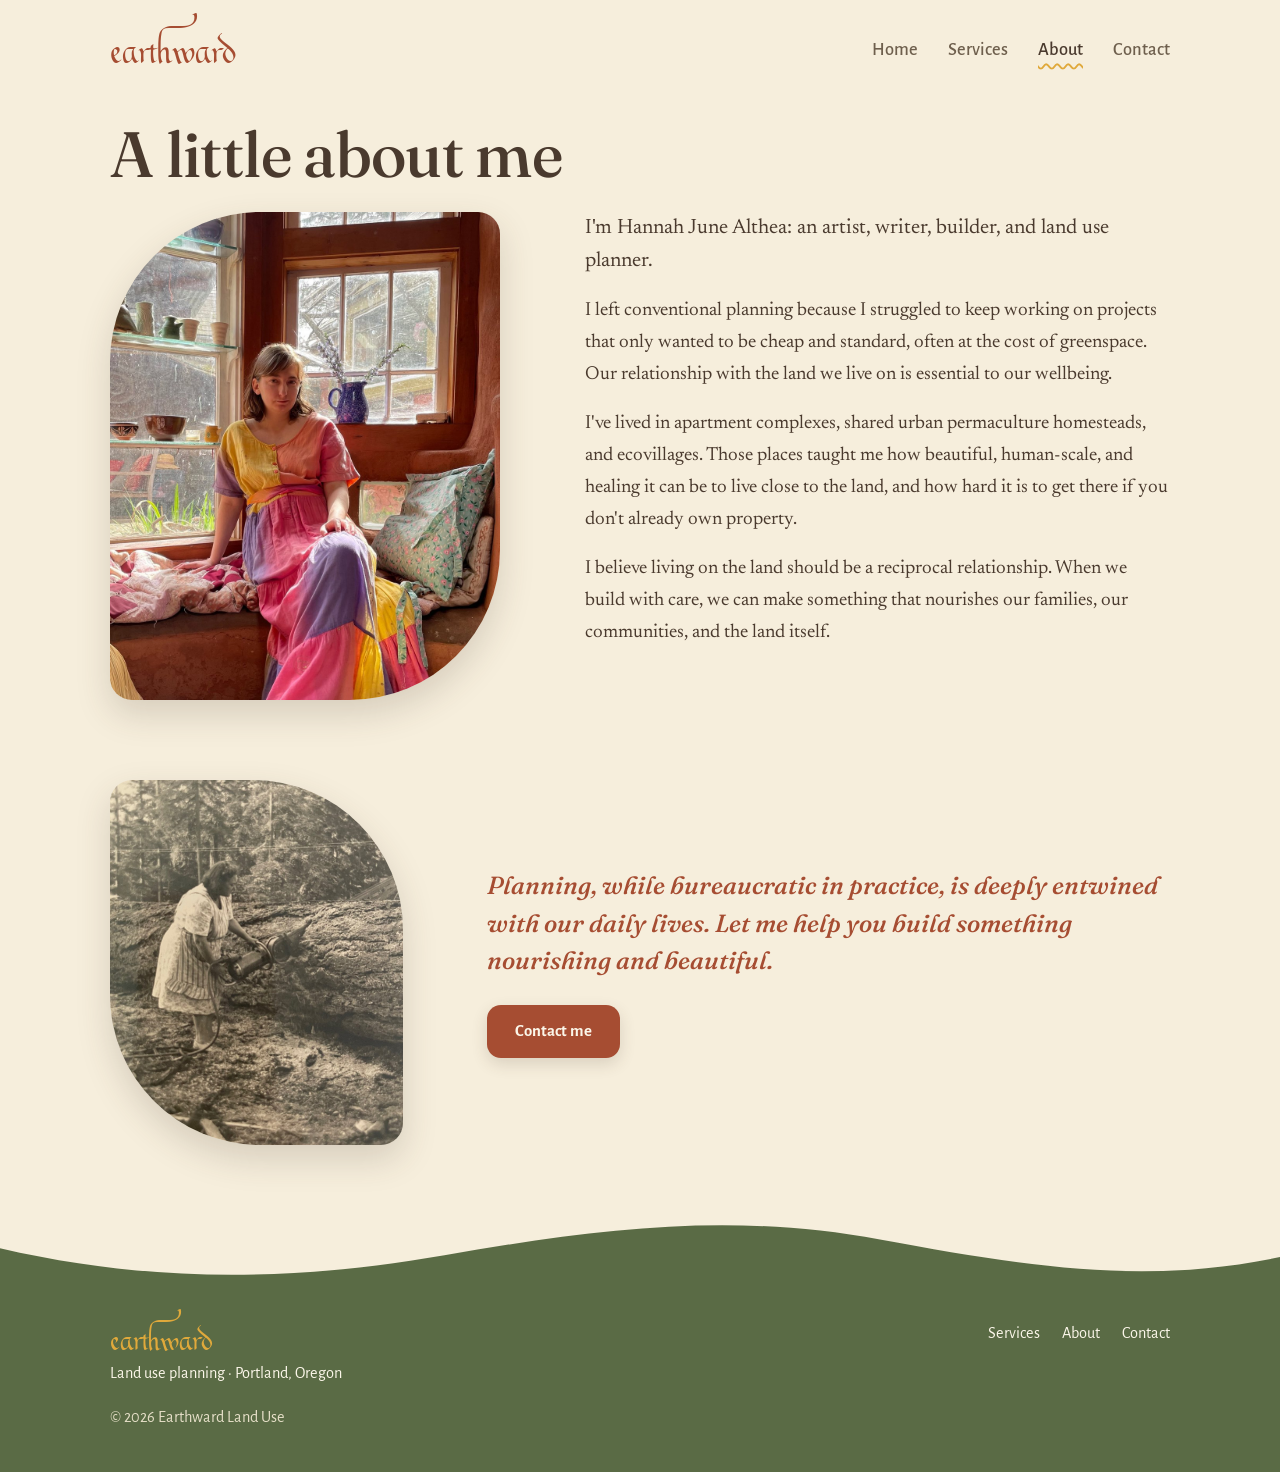
==== about.html @ 72098f5e "Update about.html" ====
<!DOCTYPE html>
<html lang="en">
<head>
<meta charset="UTF-8">
<meta name="viewport" content="width=device-width, initial-scale=1.0">
<title>About | Earthward</title>
<meta name="description" content="About Hannah June Althea, a land use planner, artist, writer, and builder in Portland, Oregon.">
<link rel="icon" href="data:image/svg+xml,<svg xmlns=%27http://www.w3.org/2000/svg%27 viewBox=%270 0 100 100%27><text y=%27.9em%27 font-size=%2790%27>✳</text></svg>">
<link rel="preconnect" href="https://fonts.googleapis.com">
<link rel="preconnect" href="https://fonts.gstatic.com" crossorigin>
<link href="https://fonts.googleapis.com/css2?family=Newsreader:ital,wght@0,400;0,500;1,400&family=Fraunces:ital,wght@0,500;0,600;1,500&family=Alegreya+Sans:wght@400;500;700&display=swap" rel="stylesheet">
<link rel="stylesheet" href="style.css">
</head>
<body>
<svg width="0" height="0" style="position:absolute" aria-hidden="true"><symbol id="sp" viewBox="0 0 100 100"><path d="M50.0 50.0 L50.2 50.0 L50.4 50.1 L50.6 50.2 L50.8 50.4 L51.0 50.6 L51.1 50.8 L51.2 51.1 L51.2 51.4 L51.2 51.7 L51.1 52.0 L51.0 52.3 L50.8 52.6 L50.6 52.9 L50.3 53.2 L50.0 53.4 L49.6 53.6 L49.2 53.8 L48.7 53.9 L48.2 53.9 L47.7 53.9 L47.2 53.9 L46.7 53.7 L46.1 53.5 L45.6 53.2 L45.1 52.8 L44.6 52.4 L44.2 51.9 L43.8 51.3 L43.4 50.7 L43.2 50.0 L43.0 49.3 L42.9 48.5 L42.9 47.7 L42.9 46.9 L43.1 46.0 L43.4 45.2 L43.8 44.4 L44.2 43.6 L44.8 42.8 L45.5 42.1 L46.2 41.5 L47.1 40.9 L48.0 40.4 L49.0 40.1 L50.0 39.8 L51.1 39.6 L52.2 39.6 L53.4 39.6 L54.5 39.8 L55.7 40.2 L56.8 40.6 L57.9 41.2 L59.0 41.9 L59.9 42.8 L60.8 43.7 L61.6 44.8 L62.3 46.0 L62.9 47.3 L63.3 48.6 L63.6 50.0 L63.8 51.4 L63.8 52.9 L63.6 54.4 L63.3 55.9 L62.8 57.4 L62.1 58.8 L61.3 60.2 L60.3 61.5 L59.2 62.7 L58.0 63.8 L56.6 64.7 L55.1 65.6 L53.4 66.2 L51.8 66.7 L50.0 67.0 L48.2 67.2 L46.4 67.1 L44.5 66.9 L42.7 66.4 L40.9 65.7 L39.2 64.9 L37.5 63.8 L36.0 62.6 L34.6 61.2 L33.3 59.7 L32.1 57.9 L31.2 56.1 L30.4 54.2 L29.9 52.1 L29.5 50.0 L29.4 47.8 L29.5 45.7 L29.9 43.5 L30.5 41.3 L31.3 39.2 L32.3 37.2 L33.6 35.2 L35.1 33.4 L36.8 31.8 L38.6 30.3 L40.7 29.0 L42.8 28.0 L45.1 27.1 L47.5 26.5 L50.0 26.1 L52.5 26.0 L55.1 26.2 L57.6 26.7 L60.1 27.4 L62.5 28.3 L64.8 29.6 L67.0 31.1 L69.1 32.8 L71.0 34.8 L72.6 36.9 L74.1 39.3 L75.3 41.8 L76.2 44.4 L76.9 47.2 L77.3 50.0 L77.3 52.9 L77.1 55.8 L76.6 58.6 L75.7 61.5 L74.6 64.2 L73.2 66.8 L71.4 69.3 L69.5 71.6 L67.2 73.7 L64.8 75.6 L62.1 77.2 L59.3 78.5 L56.3 79.6 L53.2 80.3 L50.0 80.7 L46.8 80.7 L43.5 80.5 L40.3 79.8 L37.2 78.9 L34.1 77.6 L31.2 75.9 L28.4 74.0 L25.8 71.7 L23.5 69.2 L21.5 66.5 L19.7 63.5 L18.2 60.3 L17.1 57.0 L16.3 53.5 L15.9 50.0 L15.9 46.4 L16.2 42.8 L16.9 39.3 L18.0 35.8 L19.5 32.4 L21.3 29.2 L23.5 26.1 L26.0 23.3 L28.8 20.8 L31.8 18.5 L35.1 16.6 L38.6 15.0 L42.3 13.8 L46.1 12.9 L50.0 12.5 L53.9 12.5 L57.9 12.9 L61.8 13.7 L65.6 14.9 L69.3 16.5 L72.8 18.6 L76.2 20.9 L79.2 23.7 L82.0 26.8 L84.4 30.1 L86.5 33.7 L88.3 37.6 L89.6 41.6 L90.5 45.7 L90.9 50.0 L90.9 54.3 L90.5 58.6 L89.6 62.9 L88.2 67.0 L86.4 71.0 L84.2 74.8 L81.6 78.4 L78.6 81.8 L75.2 84.8 L71.6 87.4 L67.7 89.7 L63.5 91.5 L59.1 92.9 L54.6 93.8 L50.0 94.3 L45.3 94.3 L40.7 93.8 L36.1 92.8" fill="none" stroke="currentColor" stroke-width="3.2" stroke-linecap="round" stroke-linejoin="round"/></symbol></svg>
<header class="top">
  <a href="index.html" class="logo">earthward</a>
  <nav aria-label="Main"><a href="index.html">Home</a><a href="services.html">Services</a><a href="about.html" aria-current="page">About</a><a href="contact.html">Contact</a></nav>
</header>

<main>
<section class="wrap" style="padding-top:20px">
  <h1>A little about me</h1>
  <div class="about">
    <figure class="photo leaf"><img src="hannah.jpg" alt="Hannah June Althea"></figure>
    <div>
      <p class="lead">I'm Hannah June Althea: an artist, writer, builder, and land use planner.</p>
      <p>I left conventional planning because I struggled to keep working on projects that only wanted to be cheap and standard, often at the cost of greenspace. Our relationship with the land we live on is essential to our wellbeing.</p>
      <p>I've lived in apartment complexes, shared urban permaculture homesteads, and ecovillages. Those places taught me how beautiful, human-scale, and healing it can be to live close to the land, and how hard it is to get there if you don't already own property.</p>
      <p>I believe living on the land should be a reciprocal relationship. When we build with care, we can make something that nourishes our families, our communities, and the land itself.</p>
    </div>
  </div>

  <div class="about-quote">
    <figure class="photo leaf-r">
      <img src="vintage-saw.jpg" alt="An old black-and-white photograph of a woman using a power saw on a huge fallen log">
    </figure>
    <div>
      <!-- SPOT ILLUSTRATION: a small drawing could go here -->
      <p class="script">Planning, while bureaucratic in practice, is deeply entwined with our daily lives. Let me help you build something nourishing and beautiful.</p>
      <div class="actions"><a href="contact.html" class="btn">Contact me</a></div>
    </div>
  </div>
</section>
</main>

<footer>
  <svg class="wave" style="color:var(--bg);transform:scaleY(-1);margin:0 0 -1px" viewBox="0 0 1440 80" preserveAspectRatio="none" aria-hidden="true"><path d="M0 80V42C170 2 330 4 500 34S820 84 990 52S1290 0 1440 32V80Z" fill="currentColor"/></svg>
  <div class="in">
    <div><a href="index.html" class="logo">earthward</a><br>Land use planning · Portland, Oregon</div>
    <div class="links"><a href="services.html">Services</a><a href="about.html">About</a><a href="contact.html">Contact</a></div>
    <p class="copy">© 2026 Earthward Land Use</p>
  </div>
</footer>
</body>
</html>
---- style.css ----
/* EARTHWARD: shared styles for every page */
@font-face{font-family:'Gianna';src:url('Gianna.ttf') format('truetype'),url('fonts/Gianna.ttf') format('truetype');font-display:swap}

:root{
  --bg:#F6EEDC; --paper:#FBF6E9; --soft:#EBDDC0; --ink:#4A3A2E; --muted:#6E5F4D;
  --a1:#A64D32; --a2:#E0A93B; --sage:#5A6B45;
  --body:'Newsreader',Georgia,serif; --ui:'Alegreya Sans',Helvetica,Arial,sans-serif;
}
*{margin:0;padding:0;box-sizing:border-box}
html{scroll-behavior:smooth}
body{background:var(--bg);color:var(--ink);font-family:var(--body);font-size:19px;line-height:1.7}
a{color:inherit;text-decoration:none}
img{display:block;max-width:100%}
p{margin-bottom:16px}
.wrap{width:86%;max-width:1060px;margin:0 auto}

.logo{font-family:'Gianna',cursive;font-weight:normal}
h1,h2,.script,.big,.price{font-family:'Fraunces',Georgia,serif;font-weight:500}
h1{font-size:clamp(2.7rem,5vw,4.3rem);line-height:1.12;margin-bottom:22px;letter-spacing:-.01em}
h2{font-size:clamp(2.1rem,3.7vw,3rem);line-height:1.18;margin-bottom:18px;letter-spacing:-.01em}
h3{font-family:'Fraunces',Georgia,serif;font-weight:600;font-size:1.25rem;line-height:1.3;margin-bottom:8px}
em{font-style:normal;color:var(--a1)}
.ui,nav,.btn,figcaption,.eyebrow{font-family:var(--ui)}
.eyebrow{color:var(--muted);font-size:1.05rem;letter-spacing:.04em;margin-bottom:14px}
.lead{font-size:1.3rem;line-height:1.6;max-width:34em}
.script{font-size:1.55rem;line-height:1.5;font-style:italic}
.small{font-size:.95rem;color:var(--muted);line-height:1.6}

/* header */
.top{width:86%;max-width:1060px;margin:0 auto;display:flex;justify-content:space-between;align-items:center;gap:24px;padding:26px 0}
.logo{font-size:2.9rem;line-height:1;color:var(--a1)}
nav{display:flex;gap:30px;font-size:1.15rem;font-weight:500}
nav a{padding:2px 0;color:var(--muted)}
nav a:hover,nav a[aria-current]{color:var(--ink)}
nav a[aria-current]{text-decoration:underline wavy var(--a2);text-underline-offset:8px;text-decoration-thickness:2px}

/* buttons */
.btn{display:inline-block;padding:12px 28px;border-radius:14px;background:var(--a1);color:var(--paper);font-weight:700;font-size:1.05rem;box-shadow:0 6px 16px rgba(74,58,46,.16);transition:.2s}
.btn:hover{transform:translateY(-2px);box-shadow:0 10px 20px rgba(74,58,46,.2)}
.btn.quiet{background:var(--soft);color:var(--ink);box-shadow:none}
.btn.quiet:hover{background:#E2D0AB}
.actions{display:flex;gap:14px;flex-wrap:wrap;margin-top:26px}

/* photos: leaf-shaped, soft shadow, no frames */
figure.photo img{width:100%;object-fit:cover;box-shadow:0 14px 34px rgba(74,58,46,.18)}
figure.leaf img{border-radius:150px 22px 150px 22px}
figure.leaf-r img{border-radius:22px 150px 22px 150px}
figcaption{font-size:.95rem;color:var(--muted);font-style:italic;margin-top:12px;text-align:center}

/* flowing section edges */
.wave{display:block;width:100%;height:70px;color:var(--sage);margin-bottom:-1px}
.wave.flip{transform:scaleY(-1);margin:-1px 0 0}
.band{background:var(--sage);color:var(--paper)}
.band h2,.band em{color:var(--paper)}
.sp{width:80px;height:80px;color:var(--a2);flex:none}
section{padding:70px 0}

/* home */
.hero{display:grid;grid-template-columns:1.1fr .9fr;gap:7%;align-items:center;padding:40px 0 80px;position:relative}
.hero-photo{position:relative}
.hero-photo img{aspect-ratio:4/5}
.hero-photo .sp{position:absolute;right:-40px;bottom:-40px;width:150px;height:150px;z-index:-1}
.quiet-text{max-width:640px;margin:0 auto;text-align:center}
.quiet-text p{font-size:1.4rem;line-height:1.6;margin-bottom:0}
.when{display:grid;grid-template-columns:1fr 1fr;gap:6%;align-items:center}
.when ul{list-style:none}
.when li{padding:9px 0 9px 34px;position:relative}
.when li::before{content:"✳";position:absolute;left:0;color:var(--a1)}
.wide img{aspect-ratio:21/8}
.teaser{display:grid;grid-template-columns:.7fr 1.3fr;gap:7%;align-items:center}
.teaser img{aspect-ratio:1/1;border-radius:50% 46% 54% 50% / 52% 50% 50% 48%!important}
.cta{text-align:center}
.cta .sp{margin:0 auto 6px;color:var(--a1)}
.cta p{max-width:30em;margin-left:auto;margin-right:auto}

/* services */
.head{padding:30px 0 20px}
.services{width:100%;border-collapse:separate;border-spacing:0 10px;margin-top:10px}
.services th{font-family:var(--ui);text-align:left;font-weight:500;font-size:1.05rem;color:var(--muted);padding:0 24px 4px}
.services td{background:var(--paper);padding:20px 24px;vertical-align:top}
.services td:first-child{border-radius:18px 0 0 18px;width:36%;font-family:'Fraunces',Georgia,serif;font-weight:600;font-size:1.15rem;line-height:1.35}
.services td:last-child{border-radius:0 18px 18px 0;color:var(--muted)}
.steps{display:grid;grid-template-columns:repeat(3,1fr);gap:22px;margin-top:30px}
.step{background:var(--paper);border-radius:26px 26px 90px 26px;padding:32px 28px 36px}
.step .big{font-size:2.3rem;line-height:1;color:var(--a1);display:block;margin-bottom:8px}
.price{font-size:2.3rem;font-weight:600;line-height:1.15;color:var(--a1);margin:4px 0 2px}
.step .small{margin-bottom:14px}

/* about + contact */
.about{display:grid;grid-template-columns:.8fr 1.2fr;gap:8%;align-items:start}
.about .photo img{aspect-ratio:4/5}
.about-quote{display:grid;grid-template-columns:.6fr 1.4fr;gap:8%;align-items:center;margin-top:80px}
.about-quote img{aspect-ratio:4/5;object-position:35% 50%}
.about-quote .script{color:var(--a1);margin:0}
.contact>*{max-width:680px}
.contact .mail{font-size:1.7rem;color:var(--a1);text-decoration:underline;text-decoration-color:var(--a2);text-underline-offset:6px;text-decoration-thickness:3px;word-break:break-word}
.contact ul{margin:8px 0 22px 22px}
.contact li{margin-bottom:6px}

/* footer */
footer{background:var(--sage);color:var(--paper)}
footer .in{width:86%;max-width:1060px;margin:0 auto;padding:36px 0 40px;display:flex;justify-content:space-between;flex-wrap:wrap;gap:16px 30px;font-family:var(--ui);font-size:1.02rem}
footer .logo{color:var(--a2);font-size:2.4rem}
footer .links{display:flex;gap:22px}
footer a:hover{text-decoration:underline}
footer .copy{width:100%;color:#E6DFC8;margin:0}

@media(max-width:820px){
  body{font-size:18px}
  section{padding:50px 0}
  .top{flex-wrap:wrap;gap:12px}
  nav{width:100%;gap:22px;flex-wrap:wrap}
  .hero,.when,.teaser,.about,.steps,.about-quote{grid-template-columns:1fr}
  .about-quote figure{max-width:300px}
  .hero{gap:50px}
  .hero-photo,.about .photo{max-width:380px}
  .hero-photo .sp{right:-14px}
  .wide img{aspect-ratio:16/10}
  .teaser img{max-width:260px}
  .services,.services tbody,.services tr,.services td{display:block;width:100%}
  .services thead{display:none}
  .services tr{margin-bottom:12px}
  .services td:first-child{border-radius:18px 18px 0 0;width:100%;padding-bottom:6px}
  .services td:last-child{border-radius:0 0 18px 18px;padding-top:0}
}
a:focus-visible{outline:3px solid var(--a1);outline-offset:3px}
@media(prefers-reduced-motion:reduce){html{scroll-behavior:auto}*{transition:none!important}}
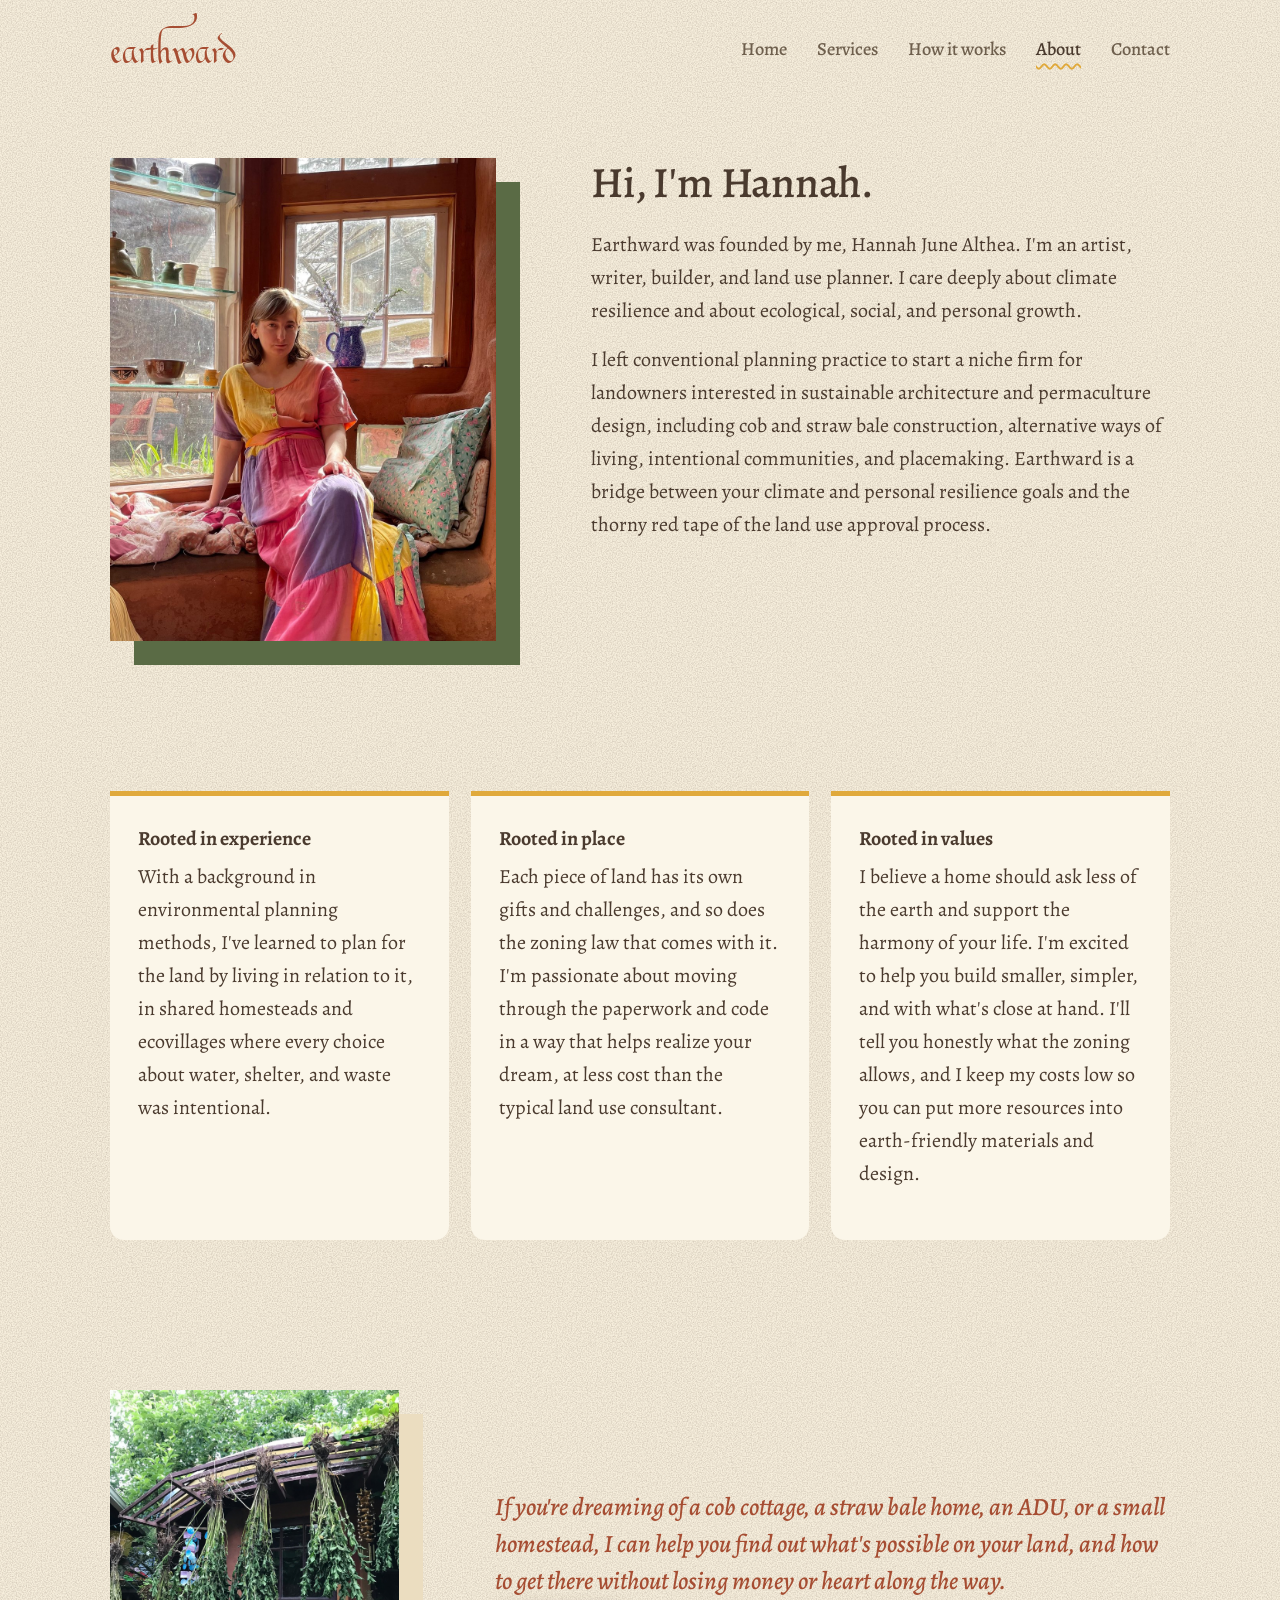
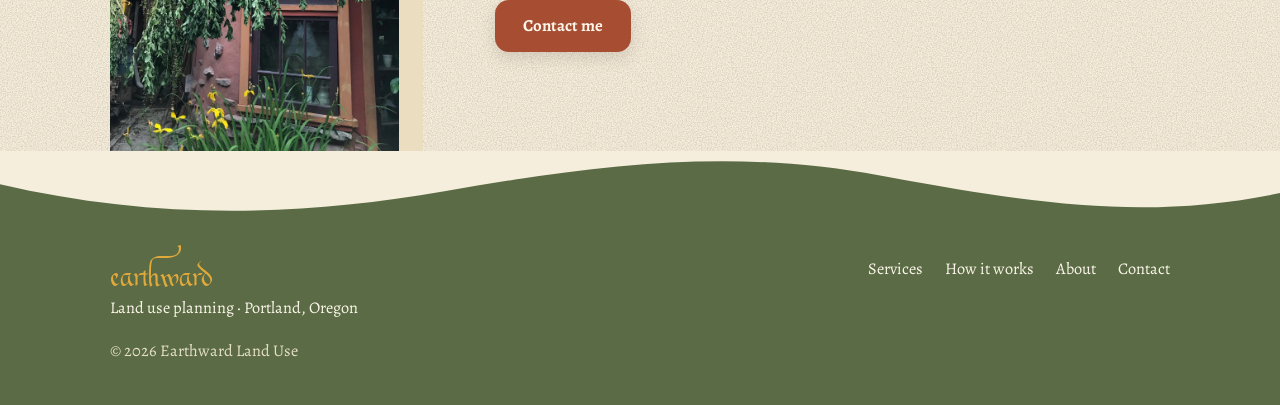
==== commit ca36e702: "Add files via upload" ====
--- a/about.html
+++ b/about.html
@@ -3,43 +3,53 @@
 <head>
 <meta charset="UTF-8">
 <meta name="viewport" content="width=device-width, initial-scale=1.0">
-<title>About | Earthward</title>
-<meta name="description" content="About Hannah June Althea, a land use planner, artist, writer, and builder in Portland, Oregon.">
-<link rel="icon" href="data:image/svg+xml,<svg xmlns=%27http://www.w3.org/2000/svg%27 viewBox=%270 0 100 100%27><text y=%27.9em%27 font-size=%2790%27>✳</text></svg>">
+<title>About | Earthward Land Use Planning</title>
+<meta name="description" content="Hannah June Althea is an artist, writer, builder, and land use planner helping landowners with sustainable building and permaculture design.">
+<link rel="icon" type="image/png" href="favicon.png">
+<link rel="apple-touch-icon" href="favicon.png">
 <link rel="preconnect" href="https://fonts.googleapis.com">
 <link rel="preconnect" href="https://fonts.gstatic.com" crossorigin>
-<link href="https://fonts.googleapis.com/css2?family=Newsreader:ital,wght@0,400;0,500;1,400&family=Fraunces:ital,wght@0,500;0,600;1,500&family=Alegreya+Sans:wght@400;500;700&display=swap" rel="stylesheet">
+<link href="https://fonts.googleapis.com/css2?family=Alegreya:ital,wght@0,400;0,500;0,700;1,400&display=swap" rel="stylesheet">
 <link rel="stylesheet" href="style.css">
 </head>
 <body>
-<svg width="0" height="0" style="position:absolute" aria-hidden="true"><symbol id="sp" viewBox="0 0 100 100"><path d="M50.0 50.0 L50.2 50.0 L50.4 50.1 L50.6 50.2 L50.8 50.4 L51.0 50.6 L51.1 50.8 L51.2 51.1 L51.2 51.4 L51.2 51.7 L51.1 52.0 L51.0 52.3 L50.8 52.6 L50.6 52.9 L50.3 53.2 L50.0 53.4 L49.6 53.6 L49.2 53.8 L48.7 53.9 L48.2 53.9 L47.7 53.9 L47.2 53.9 L46.7 53.7 L46.1 53.5 L45.6 53.2 L45.1 52.8 L44.6 52.4 L44.2 51.9 L43.8 51.3 L43.4 50.7 L43.2 50.0 L43.0 49.3 L42.9 48.5 L42.9 47.7 L42.9 46.9 L43.1 46.0 L43.4 45.2 L43.8 44.4 L44.2 43.6 L44.8 42.8 L45.5 42.1 L46.2 41.5 L47.1 40.9 L48.0 40.4 L49.0 40.1 L50.0 39.8 L51.1 39.6 L52.2 39.6 L53.4 39.6 L54.5 39.8 L55.7 40.2 L56.8 40.6 L57.9 41.2 L59.0 41.9 L59.9 42.8 L60.8 43.7 L61.6 44.8 L62.3 46.0 L62.9 47.3 L63.3 48.6 L63.6 50.0 L63.8 51.4 L63.8 52.9 L63.6 54.4 L63.3 55.9 L62.8 57.4 L62.1 58.8 L61.3 60.2 L60.3 61.5 L59.2 62.7 L58.0 63.8 L56.6 64.7 L55.1 65.6 L53.4 66.2 L51.8 66.7 L50.0 67.0 L48.2 67.2 L46.4 67.1 L44.5 66.9 L42.7 66.4 L40.9 65.7 L39.2 64.9 L37.5 63.8 L36.0 62.6 L34.6 61.2 L33.3 59.7 L32.1 57.9 L31.2 56.1 L30.4 54.2 L29.9 52.1 L29.5 50.0 L29.4 47.8 L29.5 45.7 L29.9 43.5 L30.5 41.3 L31.3 39.2 L32.3 37.2 L33.6 35.2 L35.1 33.4 L36.8 31.8 L38.6 30.3 L40.7 29.0 L42.8 28.0 L45.1 27.1 L47.5 26.5 L50.0 26.1 L52.5 26.0 L55.1 26.2 L57.6 26.7 L60.1 27.4 L62.5 28.3 L64.8 29.6 L67.0 31.1 L69.1 32.8 L71.0 34.8 L72.6 36.9 L74.1 39.3 L75.3 41.8 L76.2 44.4 L76.9 47.2 L77.3 50.0 L77.3 52.9 L77.1 55.8 L76.6 58.6 L75.7 61.5 L74.6 64.2 L73.2 66.8 L71.4 69.3 L69.5 71.6 L67.2 73.7 L64.8 75.6 L62.1 77.2 L59.3 78.5 L56.3 79.6 L53.2 80.3 L50.0 80.7 L46.8 80.7 L43.5 80.5 L40.3 79.8 L37.2 78.9 L34.1 77.6 L31.2 75.9 L28.4 74.0 L25.8 71.7 L23.5 69.2 L21.5 66.5 L19.7 63.5 L18.2 60.3 L17.1 57.0 L16.3 53.5 L15.9 50.0 L15.9 46.4 L16.2 42.8 L16.9 39.3 L18.0 35.8 L19.5 32.4 L21.3 29.2 L23.5 26.1 L26.0 23.3 L28.8 20.8 L31.8 18.5 L35.1 16.6 L38.6 15.0 L42.3 13.8 L46.1 12.9 L50.0 12.5 L53.9 12.5 L57.9 12.9 L61.8 13.7 L65.6 14.9 L69.3 16.5 L72.8 18.6 L76.2 20.9 L79.2 23.7 L82.0 26.8 L84.4 30.1 L86.5 33.7 L88.3 37.6 L89.6 41.6 L90.5 45.7 L90.9 50.0 L90.9 54.3 L90.5 58.6 L89.6 62.9 L88.2 67.0 L86.4 71.0 L84.2 74.8 L81.6 78.4 L78.6 81.8 L75.2 84.8 L71.6 87.4 L67.7 89.7 L63.5 91.5 L59.1 92.9 L54.6 93.8 L50.0 94.3 L45.3 94.3 L40.7 93.8 L36.1 92.8" fill="none" stroke="currentColor" stroke-width="3.2" stroke-linecap="round" stroke-linejoin="round"/></symbol></svg>
 <header class="top">
   <a href="index.html" class="logo">earthward</a>
-  <nav aria-label="Main"><a href="index.html">Home</a><a href="services.html">Services</a><a href="about.html" aria-current="page">About</a><a href="contact.html">Contact</a></nav>
+  <nav aria-label="Main"><a href="index.html">Home</a><a href="services.html">Services</a><a href="how-it-works.html">How it works</a><a href="about.html" aria-current="page">About</a><a href="contact.html">Contact</a></nav>
 </header>
 
 <main>
-<section class="wrap" style="padding-top:20px">
-  <h1>A little about me</h1>
-  <div class="about">
-    <figure class="photo leaf"><img src="hannah.jpg" alt="Hannah June Althea"></figure>
-    <div>
-      <p class="lead">I'm Hannah June Althea: an artist, writer, builder, and land use planner.</p>
-      <p>I left conventional planning because I struggled to keep working on projects that only wanted to be cheap and standard, often at the cost of greenspace. Our relationship with the land we live on is essential to our wellbeing.</p>
-      <p>I've lived in apartment complexes, shared urban permaculture homesteads, and ecovillages. Those places taught me how beautiful, human-scale, and healing it can be to live close to the land, and how hard it is to get there if you don't already own property.</p>
-      <p>I believe living on the land should be a reciprocal relationship. When we build with care, we can make something that nourishes our families, our communities, and the land itself.</p>
+<section class="wrap about pad">
+  <figure class="photo frame sage"><img src="hannah.jpg" alt="Hannah June Althea" style="object-position:42% 37%"></figure>
+  <div>
+    <h1>Hi, I'm Hannah.</h1>
+    <p>Earthward was founded by me, Hannah June Althea. I'm an artist, writer, builder, and land use planner. I care deeply about climate resilience and about ecological, social, and personal growth.</p>
+    <p>I left conventional planning practice to start a niche firm for landowners interested in sustainable architecture and permaculture design, including cob and straw bale construction, alternative ways of living, intentional communities, and placemaking. Earthward is a bridge between your climate and personal resilience goals and the thorny red tape of the land use approval process.</p>
+  </div>
+</section>
+
+<section class="wrap pad">
+  <div class="steps">
+    <div class="step">
+      <h3>Rooted in experience</h3>
+      <p>With a background in environmental planning methods, I've learned to plan for the land by living in relation to it, in shared homesteads and ecovillages where every choice about water, shelter, and waste was intentional.</p>
+    </div>
+    <div class="step">
+      <h3>Rooted in place</h3>
+      <p>Each piece of land has its own gifts and challenges, and so does the zoning law that comes with it. I'm passionate about moving through the paperwork and code in a way that helps realize your dream, at less cost than the typical land use consultant.</p>
+    </div>
+    <div class="step">
+      <h3>Rooted in values</h3>
+      <p>I believe a home should ask less of the earth and support the harmony of your life. I'm excited to help you build smaller, simpler, and with what's close at hand. I'll tell you honestly what the zoning allows, and I keep my costs low so you can put more resources into earth-friendly materials and design.</p>
     </div>
   </div>
+</section>
 
-  <div class="about-quote">
-    <figure class="photo leaf-r">
-      <img src="vintage-saw.jpg" alt="An old black-and-white photograph of a woman using a power saw on a huge fallen log">
-    </figure>
-    <div>
-      <!-- SPOT ILLUSTRATION: a small drawing could go here -->
-      <p class="script">Planning, while bureaucratic in practice, is deeply entwined with our daily lives. Let me help you build something nourishing and beautiful.</p>
-      <div class="actions"><a href="contact.html" class="btn">Contact me</a></div>
-    </div>
+<section class="wrap about-quote">
+  <figure class="photo frame clay"><img src="herbs-drying.jpg" alt="Bundles of mint hanging to dry in front of a plastered building with a green roof"></figure>
+  <div>
+    <p class="script">If you're dreaming of a cob cottage, a straw bale home, an ADU, or a small homestead, I can help you find out what's possible on your land, and how to get there without losing money or heart along the way.</p>
+    <a href="contact.html" class="btn">Contact me</a>
   </div>
 </section>
 </main>
@@ -48,7 +58,7 @@
   <svg class="wave" style="color:var(--bg);transform:scaleY(-1);margin:0 0 -1px" viewBox="0 0 1440 80" preserveAspectRatio="none" aria-hidden="true"><path d="M0 80V42C170 2 330 4 500 34S820 84 990 52S1290 0 1440 32V80Z" fill="currentColor"/></svg>
   <div class="in">
     <div><a href="index.html" class="logo">earthward</a><br>Land use planning · Portland, Oregon</div>
-    <div class="links"><a href="services.html">Services</a><a href="about.html">About</a><a href="contact.html">Contact</a></div>
+    <div class="links"><a href="services.html">Services</a><a href="how-it-works.html">How it works</a><a href="about.html">About</a><a href="contact.html">Contact</a></div>
     <p class="copy">© 2026 Earthward Land Use</p>
   </div>
 </footer>
--- a/style.css
+++ b/style.css
@@ -4,21 +4,24 @@
 :root{
   --bg:#F6EEDC; --paper:#FBF6E9; --soft:#EBDDC0; --ink:#4A3A2E; --muted:#6E5F4D;
   --a1:#A64D32; --a2:#E0A93B; --sage:#5A6B45;
-  --body:'Newsreader',Georgia,serif; --ui:'Alegreya Sans',Helvetica,Arial,sans-serif;
+  --body:'Alegreya',Georgia,serif; --ui:'Alegreya',Georgia,serif; --head:'Alegreya',Georgia,serif;
+  --edge:7%;
 }
 *{margin:0;padding:0;box-sizing:border-box}
 html{scroll-behavior:smooth}
-body{background:var(--bg);color:var(--ink);font-family:var(--body);font-size:19px;line-height:1.7}
+/* paper grain: delete the background-image part if you don't like it */
+body{background-color:var(--bg);background-image:url("data:image/svg+xml,%3Csvg xmlns='http://www.w3.org/2000/svg' width='200' height='200'%3E%3Cfilter id='n'%3E%3CfeTurbulence type='fractalNoise' baseFrequency='.8' numOctaves='2' stitchTiles='stitch'/%3E%3CfeColorMatrix values='0 0 0 0 .29 0 0 0 0 .23 0 0 0 0 .18 0 0 0 .6 -.2'/%3E%3C/filter%3E%3Crect width='200' height='200' filter='url(%23n)'/%3E%3C/svg%3E");color:var(--ink);font-family:var(--body);font-size:20px;line-height:1.65}
 a{color:inherit;text-decoration:none}
 img{display:block;max-width:100%}
 p{margin-bottom:16px}
 .wrap{width:86%;max-width:1060px;margin:0 auto}
 
+/* type: Alegreya everywhere, Gianna only for the logo */
 .logo{font-family:'Gianna',cursive;font-weight:normal}
-h1,h2,.script,.big,.price{font-family:'Fraunces',Georgia,serif;font-weight:500}
-h1{font-size:clamp(2.7rem,5vw,4.3rem);line-height:1.12;margin-bottom:22px;letter-spacing:-.01em}
-h2{font-size:clamp(2.1rem,3.7vw,3rem);line-height:1.18;margin-bottom:18px;letter-spacing:-.01em}
-h3{font-family:'Fraunces',Georgia,serif;font-weight:600;font-size:1.25rem;line-height:1.3;margin-bottom:8px}
+h1,h2,.script,.big,.price{font-family:var(--head);font-weight:500}
+h1{font-size:clamp(1.9rem,3.4vw,2.7rem);line-height:1.15;margin-bottom:20px;letter-spacing:-.005em;overflow-wrap:break-word;text-wrap:balance}
+h2{font-size:clamp(1.7rem,3vw,2.35rem);line-height:1.2;margin-bottom:16px;text-wrap:balance}
+h3{font-family:var(--head);font-weight:700;font-size:1.25rem;line-height:1.3;margin-bottom:8px}
 em{font-style:normal;color:var(--a1)}
 .ui,nav,.btn,figcaption,.eyebrow{font-family:var(--ui)}
 .eyebrow{color:var(--muted);font-size:1.05rem;letter-spacing:.04em;margin-bottom:14px}
@@ -41,61 +44,79 @@
 .btn.quiet:hover{background:#E2D0AB}
 .actions{display:flex;gap:14px;flex-wrap:wrap;margin-top:26px}
 
-/* photos: leaf-shaped, soft shadow, no frames */
-figure.photo img{width:100%;object-fit:cover;box-shadow:0 14px 34px rgba(74,58,46,.18)}
-figure.leaf img{border-radius:150px 22px 150px 22px}
-figure.leaf-r img{border-radius:22px 150px 22px 150px}
-figcaption{font-size:.95rem;color:var(--muted);font-style:italic;margin-top:12px;text-align:center}
+/* photos: plain rectangles, some with an offset color block behind them */
+figure.photo img{width:100%;object-fit:cover}
+.frame{position:relative;isolation:isolate}
+.frame::before{content:"";position:absolute;z-index:-1;inset:24px -24px -24px 24px;background:var(--a2)}
+.frame.sage::before{background:var(--sage)}
+.frame.clay::before{background:var(--soft)}
+.frame.left::before{inset:24px 24px -24px -24px}
+figcaption{font-size:.95rem;color:var(--muted);font-style:italic;margin-top:12px;text-align:left}
 
 /* flowing section edges */
 .wave{display:block;width:100%;height:70px;color:var(--sage);margin-bottom:-1px}
 .wave.flip{transform:scaleY(-1);margin:-1px 0 0}
 .band{background:var(--sage);color:var(--paper)}
-.band h2,.band em{color:var(--paper)}
 .sp{width:80px;height:80px;color:var(--a2);flex:none}
-section{padding:70px 0}
 
-/* home */
-.hero{display:grid;grid-template-columns:1.1fr .9fr;gap:7%;align-items:center;padding:40px 0 80px;position:relative}
-.hero-photo{position:relative}
-.hero-photo img{aspect-ratio:4/5}
-.hero-photo .sp{position:absolute;right:-40px;bottom:-40px;width:150px;height:150px;z-index:-1}
-.quiet-text{max-width:640px;margin:0 auto;text-align:center}
+/* full-bleed photo that fills the page edge to edge */
+.bleed{position:relative}
+.bleed img{width:100%;height:clamp(240px,42vw,420px);object-fit:cover}
+.bleed figcaption{position:absolute;left:var(--edge);bottom:0;margin:0;background:var(--paper);padding:8px 18px;color:var(--ink)}
+
+/* home hero: big photo with a centered text panel overlapping it */
+.hero-full{position:relative;padding:0 0 70px}
+.hero-full>img{width:100%;height:clamp(380px,68vh,640px);object-fit:cover}
+.hero-panel{position:relative;width:min(640px,86%);margin:-150px auto 0;text-align:center;background:var(--paper);padding:38px 44px 42px;box-shadow:0 18px 44px rgba(74,58,46,.16)}
+.hero-panel h1{margin-bottom:16px;font-size:clamp(1.8rem,3.2vw,2.5rem)}
+.hero-panel .lead{font-size:1.2rem;margin:0 auto 6px}
+.hero-panel .actions{justify-content:center}
+.hero-panel::after{content:"first call\A free";white-space:pre;position:absolute;right:-34px;top:-38px;width:104px;height:104px;display:grid;place-items:center;text-align:center;background:var(--a2);color:var(--ink);font-family:'Gianna',cursive;font-size:1.55rem;line-height:1.05;border-radius:50%;transform:rotate(-11deg);box-shadow:0 8px 18px rgba(74,58,46,.2)}
+
+.quiet-text{max-width:640px;margin:0 auto;text-align:center;padding:30px 0}
 .quiet-text p{font-size:1.4rem;line-height:1.6;margin-bottom:0}
-.when{display:grid;grid-template-columns:1fr 1fr;gap:6%;align-items:center}
-.when ul{list-style:none}
+.quiet-text .small{display:block;margin-top:10px;color:#E6DFC8;font-size:1rem}
+
+/* home sections: more breathing room */
+.when{display:grid;grid-template-columns:.8fr 1.2fr;gap:9%;align-items:center;padding:80px 0 70px}
+.when figure img{aspect-ratio:4/5}
+.when ul{list-style:none;margin-top:14px}
 .when li{padding:9px 0 9px 34px;position:relative}
 .when li::before{content:"✳";position:absolute;left:0;color:var(--a1)}
-.wide img{aspect-ratio:21/8}
-.teaser{display:grid;grid-template-columns:.7fr 1.3fr;gap:7%;align-items:center}
-.teaser img{aspect-ratio:1/1;border-radius:50% 46% 54% 50% / 52% 50% 50% 48%!important}
+.teaser{display:grid;grid-template-columns:.7fr 1.3fr;gap:9%;align-items:center;padding:90px 0 80px}
+.teaser img{aspect-ratio:4/5}
+.when .frame{transform:rotate(-1.5deg)}
+.teaser .frame{transform:rotate(1.2deg)}
 .cta{text-align:center}
 .cta .sp{margin:0 auto 6px;color:var(--a1)}
 .cta p{max-width:30em;margin-left:auto;margin-right:auto}
+.cta-band{background:var(--soft);padding:70px 0 80px}
+.cta-band .cta{padding:0}
 
 /* services */
-.head{padding:30px 0 20px}
+.head{padding:50px 0 10px}
 .services{width:100%;border-collapse:separate;border-spacing:0 10px;margin-top:10px}
 .services th{font-family:var(--ui);text-align:left;font-weight:500;font-size:1.05rem;color:var(--muted);padding:0 24px 4px}
 .services td{background:var(--paper);padding:20px 24px;vertical-align:top}
-.services td:first-child{border-radius:18px 0 0 18px;width:36%;font-family:'Fraunces',Georgia,serif;font-weight:600;font-size:1.15rem;line-height:1.35}
-.services td:last-child{border-radius:0 18px 18px 0;color:var(--muted)}
+.services td:first-child{border-radius:14px 0 0 14px;width:36%;font-family:var(--head);font-weight:700;font-size:1.1rem;line-height:1.35}
+.services td:last-child{border-radius:0 14px 14px 0;color:var(--muted)}
 .steps{display:grid;grid-template-columns:repeat(3,1fr);gap:22px;margin-top:30px}
-.step{background:var(--paper);border-radius:26px 26px 90px 26px;padding:32px 28px 36px}
-.step .big{font-size:2.3rem;line-height:1;color:var(--a1);display:block;margin-bottom:8px}
-.price{font-size:2.3rem;font-weight:600;line-height:1.15;color:var(--a1);margin:4px 0 2px}
+.step{background:var(--paper);border-top:5px solid var(--a2);border-radius:0 0 14px 14px;padding:30px 28px 34px}
+.step .big{font-size:2rem;line-height:1;color:var(--a1);display:block;margin-bottom:8px}
+.price{font-size:2.1rem;line-height:1.15;color:var(--a1);margin:4px 0 2px}
 .step .small{margin-bottom:14px}
 
 /* about + contact */
-.about{display:grid;grid-template-columns:.8fr 1.2fr;gap:8%;align-items:start}
-.about .photo img{aspect-ratio:4/5}
-.about-quote{display:grid;grid-template-columns:.6fr 1.4fr;gap:8%;align-items:center;margin-top:80px}
+.about{display:grid;grid-template-columns:.8fr 1.2fr;gap:9%;align-items:start}
+.about figure img{aspect-ratio:4/5}
+.about-quote{display:grid;grid-template-columns:.6fr 1.4fr;gap:9%;align-items:center;margin-top:90px}
 .about-quote img{aspect-ratio:4/5;object-position:35% 50%}
 .about-quote .script{color:var(--a1);margin:0}
-.contact>*{max-width:680px}
-.contact .mail{font-size:1.7rem;color:var(--a1);text-decoration:underline;text-decoration-color:var(--a2);text-underline-offset:6px;text-decoration-thickness:3px;word-break:break-word}
-.contact ul{margin:8px 0 22px 22px}
-.contact li{margin-bottom:6px}
+.contact-grid{display:grid;grid-template-columns:1.2fr .8fr;gap:9%;align-items:center}
+.contact-grid figure img{aspect-ratio:4/5;object-position:70% 50%}
+.contact-grid .mail{font-size:1.7rem;color:var(--a1);text-decoration:underline;text-decoration-color:var(--a2);text-underline-offset:6px;text-decoration-thickness:3px;word-break:break-word}
+.contact-grid ul{margin:8px 0 22px 22px}
+.contact-grid li{margin-bottom:6px}
 
 /* footer */
 footer{background:var(--sage);color:var(--paper)}
@@ -106,22 +127,38 @@
 footer .copy{width:100%;color:#E6DFC8;margin:0}
 
 @media(max-width:820px){
-  body{font-size:18px}
+  body{font-size:19px}
   section{padding:50px 0}
+  .when,.teaser{padding:50px 0}
+  .cta-band{padding:50px 0 60px}
   .top{flex-wrap:wrap;gap:12px}
   nav{width:100%;gap:22px;flex-wrap:wrap}
-  .hero,.when,.teaser,.about,.steps,.about-quote{grid-template-columns:1fr}
-  .about-quote figure{max-width:300px}
-  .hero{gap:50px}
-  .hero-photo,.about .photo{max-width:380px}
-  .hero-photo .sp{right:-14px}
-  .wide img{aspect-ratio:16/10}
-  .teaser img{max-width:260px}
+  .hero-panel{width:88%;margin:-90px auto 0;padding:28px 24px 32px}
+  .hero-panel::after{right:-10px;top:-46px;width:88px;height:88px;font-size:1.3rem}
+  .when,.teaser,.about,.steps,.about-quote,.contact-grid{grid-template-columns:1fr}
+  .when,.teaser,.about,.about-quote,.contact-grid{gap:56px}
+  .frame::before{inset:12px -12px -12px 12px}
+  .frame.left::before{inset:12px 12px -12px -12px}
+  .about figure,.when figure,.teaser figure,.about-quote figure,.contact-grid figure{max-width:340px}
   .services,.services tbody,.services tr,.services td{display:block;width:100%}
   .services thead{display:none}
   .services tr{margin-bottom:12px}
-  .services td:first-child{border-radius:18px 18px 0 0;width:100%;padding-bottom:6px}
-  .services td:last-child{border-radius:0 0 18px 18px;padding-top:0}
+  .services td:first-child{border-radius:14px 14px 0 0;width:100%;padding-bottom:6px}
+  .services td:last-child{border-radius:0 0 14px 14px;padding-top:0}
 }
 a:focus-visible{outline:3px solid var(--a1);outline-offset:3px}
 @media(prefers-reduced-motion:reduce){html{scroll-behavior:auto}*{transition:none!important}}
+
+/* inner pages */
+.pad{padding:60px 0}
+.head h1{margin-bottom:14px}
+.head .lead{margin-bottom:0}
+.steps.two{grid-template-columns:repeat(2,1fr)}
+.rates{background:var(--paper);border-left:5px solid var(--a1);padding:34px 38px;margin-top:30px}
+.rates .price{margin:0 0 8px}
+.rates p:last-child{margin-bottom:0}
+@media(max-width:820px){
+  .pad{padding:40px 0}
+  .steps.two{grid-template-columns:1fr}
+  .rates{padding:26px 24px}
+}
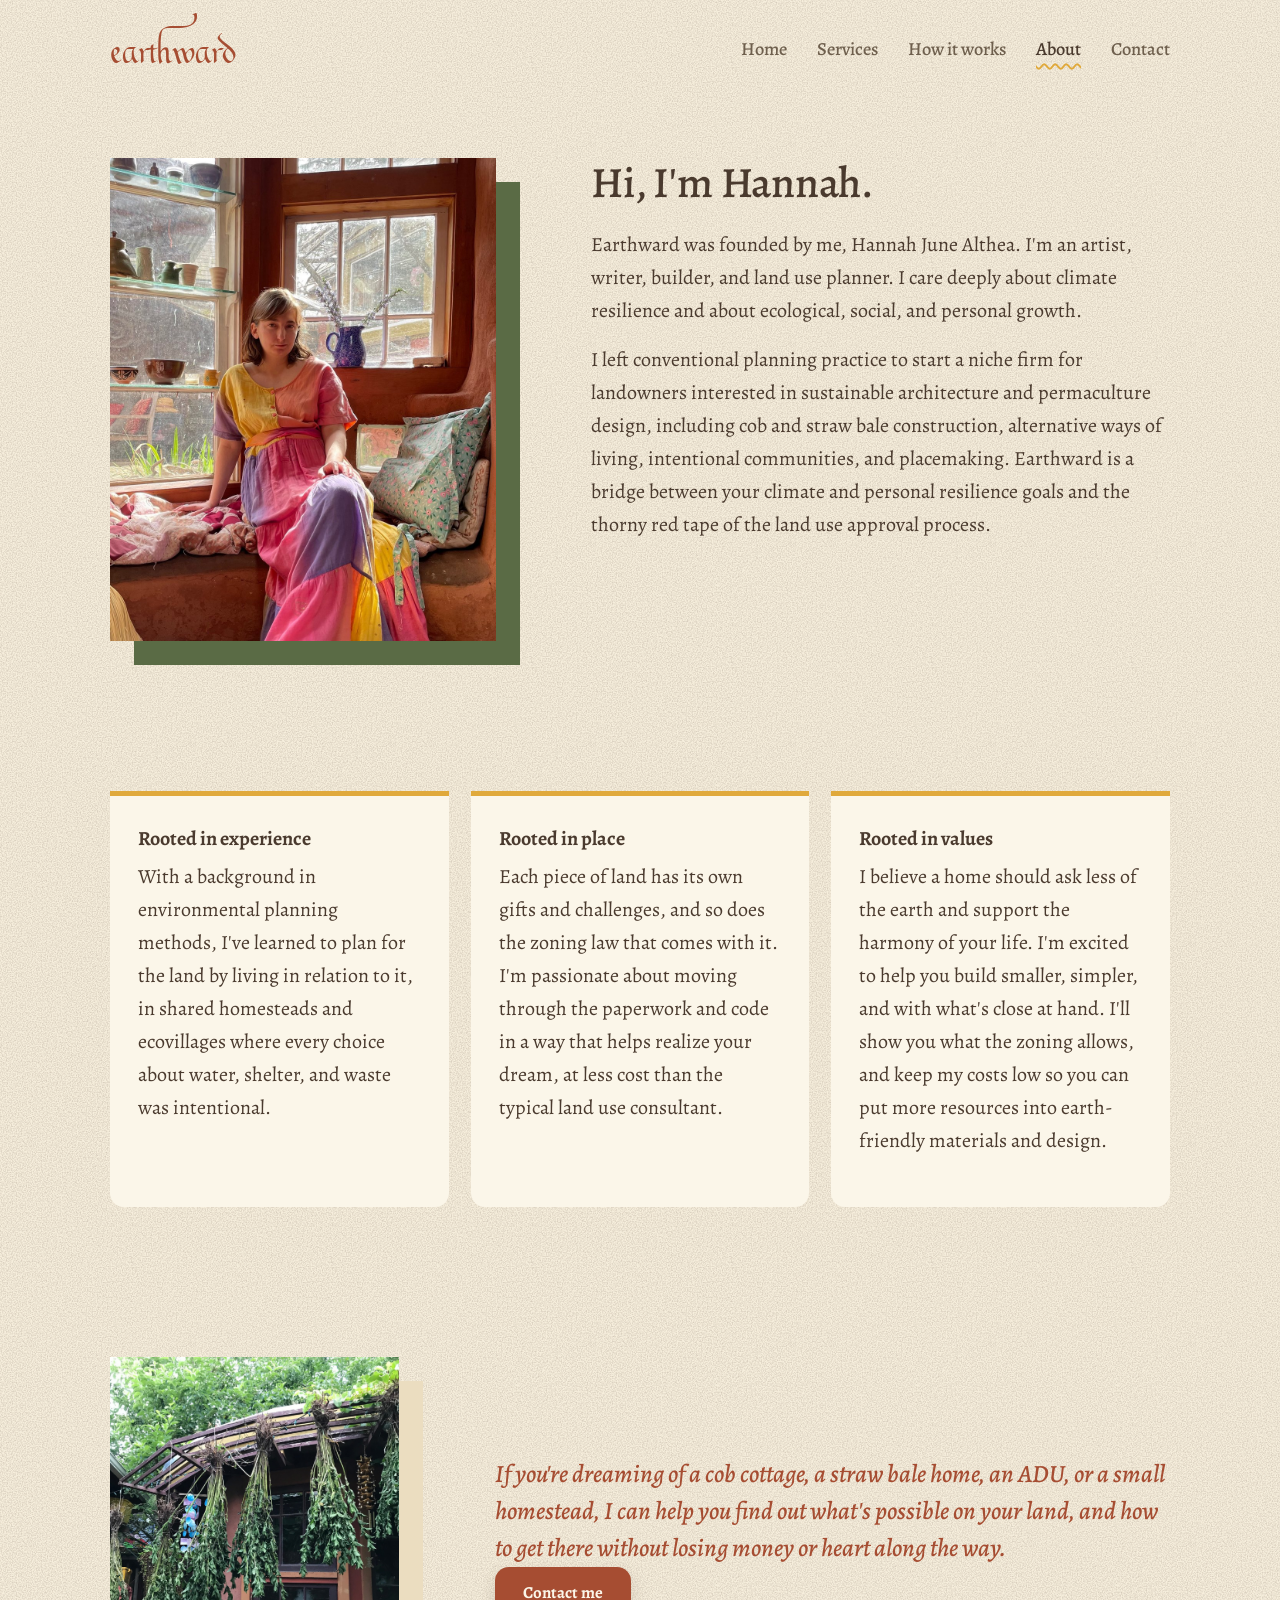
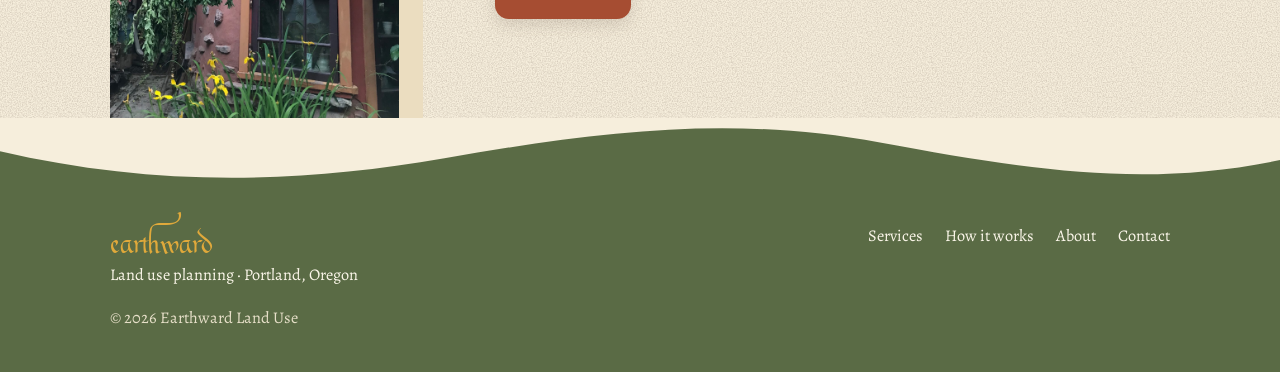
==== commit d4283fba: "Update about.html" ====
--- a/about.html
+++ b/about.html
@@ -40,7 +40,7 @@
     </div>
     <div class="step">
       <h3>Rooted in values</h3>
-      <p>I believe a home should ask less of the earth and support the harmony of your life. I'm excited to help you build smaller, simpler, and with what's close at hand. I'll tell you honestly what the zoning allows, and I keep my costs low so you can put more resources into earth-friendly materials and design.</p>
+      <p>I believe a home should ask less of the earth and support the harmony of your life. I'm excited to help you build smaller, simpler, and with what's close at hand. I'll show you what the zoning allows, and keep my costs low so you can put more resources into earth-friendly materials and design.</p>
     </div>
   </div>
 </section>
--- a/style.css
+++ b/style.css
@@ -96,7 +96,7 @@
 /* services */
 .head{padding:50px 0 10px}
 .services{width:100%;border-collapse:separate;border-spacing:0 10px;margin-top:10px}
-.services th{font-family:var(--ui);text-align:left;font-weight:500;font-size:1.05rem;color:var(--muted);padding:0 24px 4px}
+.services th{font-family:var(--ui);text-align:left;font-weight:700;font-size:1.25rem;color:var(--muted);padding:0 24px 4px}
 .services td{background:var(--paper);padding:20px 24px;vertical-align:top}
 .services td:first-child{border-radius:14px 0 0 14px;width:36%;font-family:var(--head);font-weight:700;font-size:1.1rem;line-height:1.35}
 .services td:last-child{border-radius:0 14px 14px 0;color:var(--muted)}
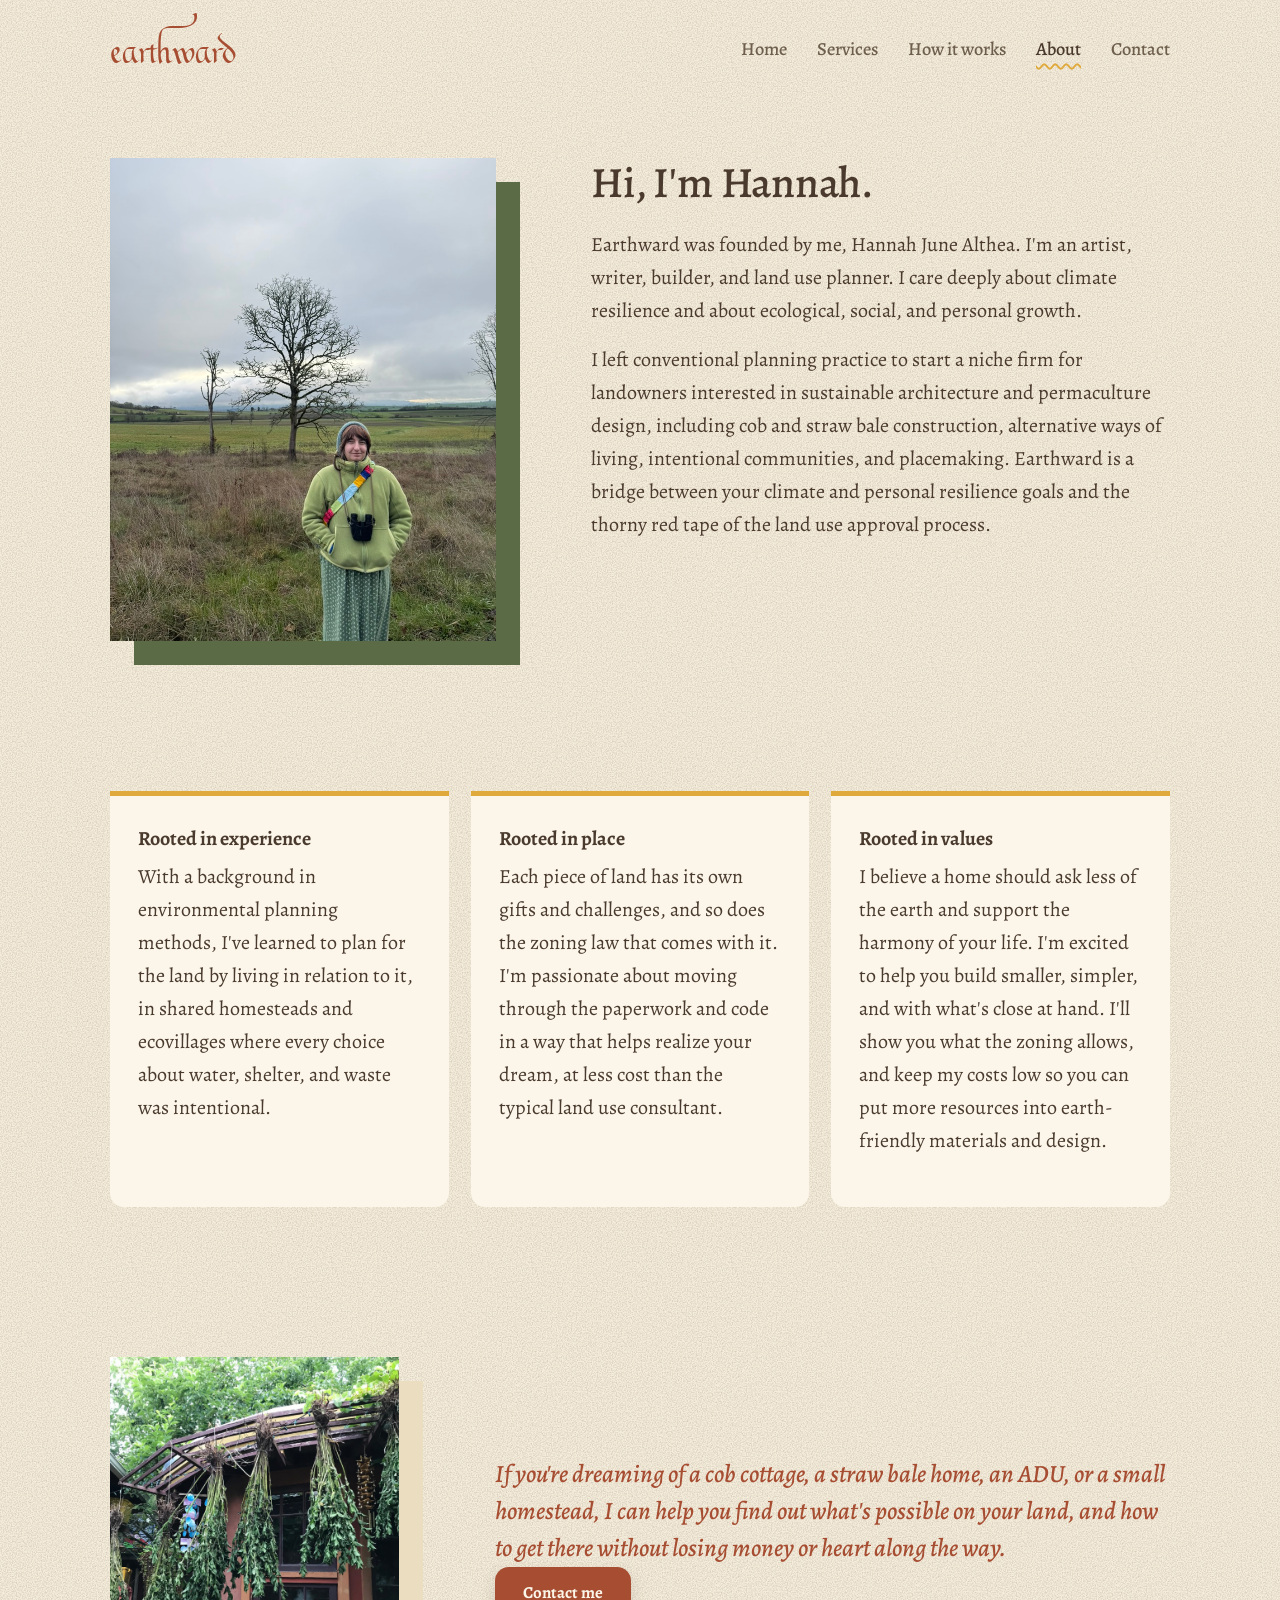
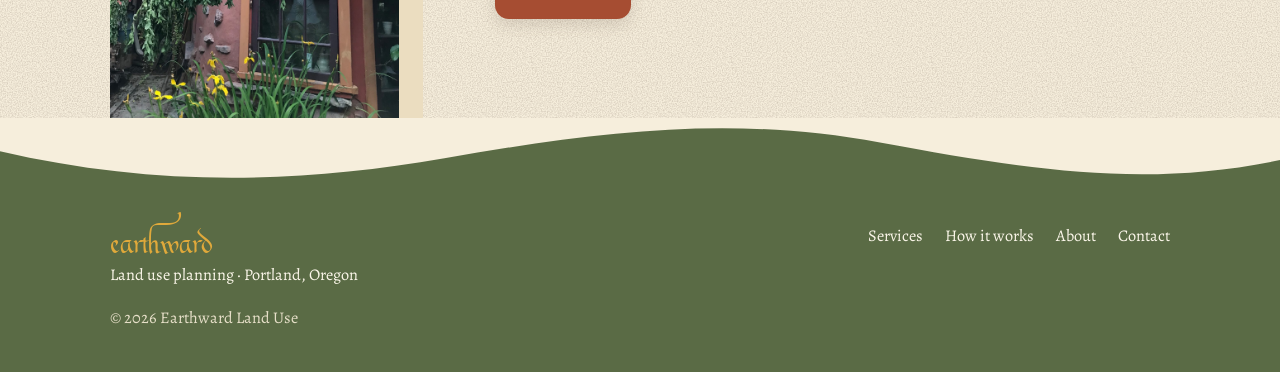
==== commit 0d47fb46: "Update about.html" ====
--- a/about.html
+++ b/about.html
@@ -20,7 +20,7 @@
 
 <main>
 <section class="wrap about pad">
-  <figure class="photo frame sage"><img src="hannah.jpg" alt="Hannah June Althea" style="object-position:42% 37%"></figure>
+  <figure class="photo frame sage"><img src="hannah.jpeg" alt="Hannah June Althea" style="object-position:42% 37%"></figure>
   <div>
     <h1>Hi, I'm Hannah.</h1>
     <p>Earthward was founded by me, Hannah June Althea. I'm an artist, writer, builder, and land use planner. I care deeply about climate resilience and about ecological, social, and personal growth.</p>
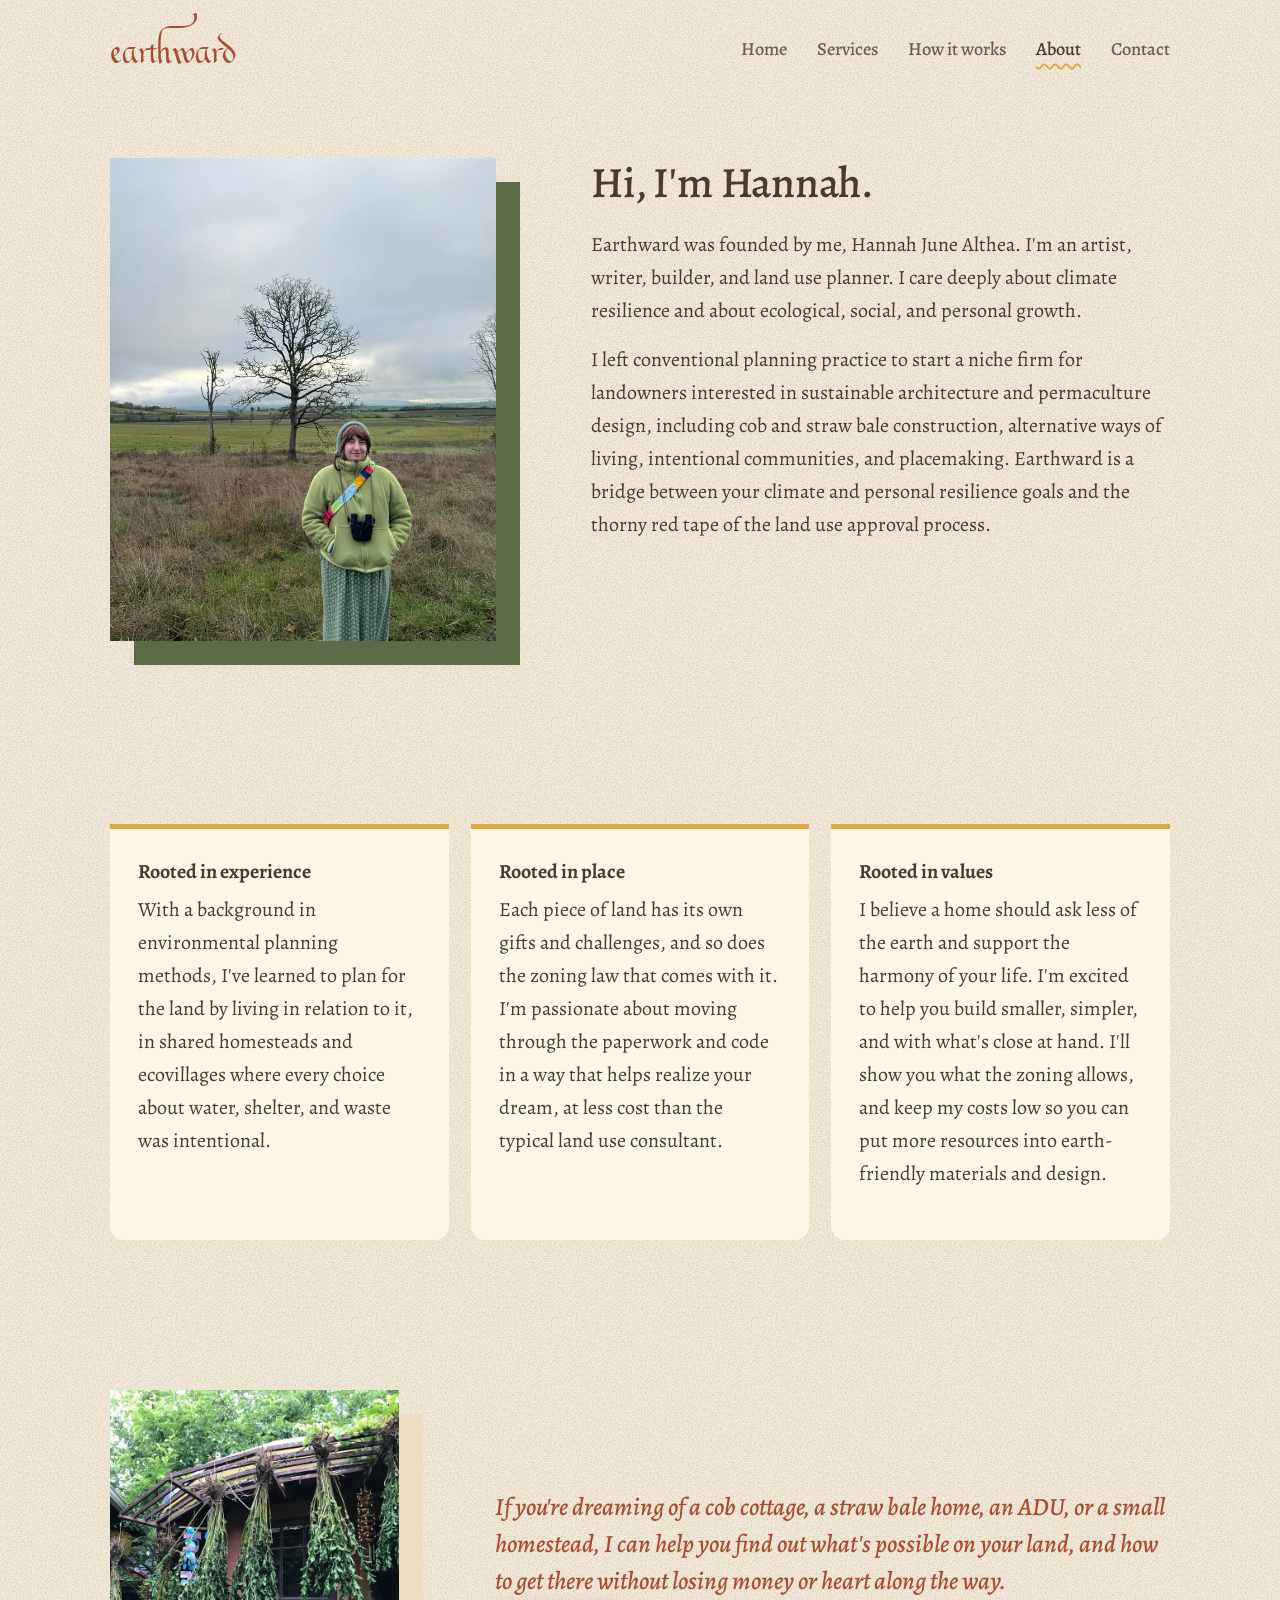
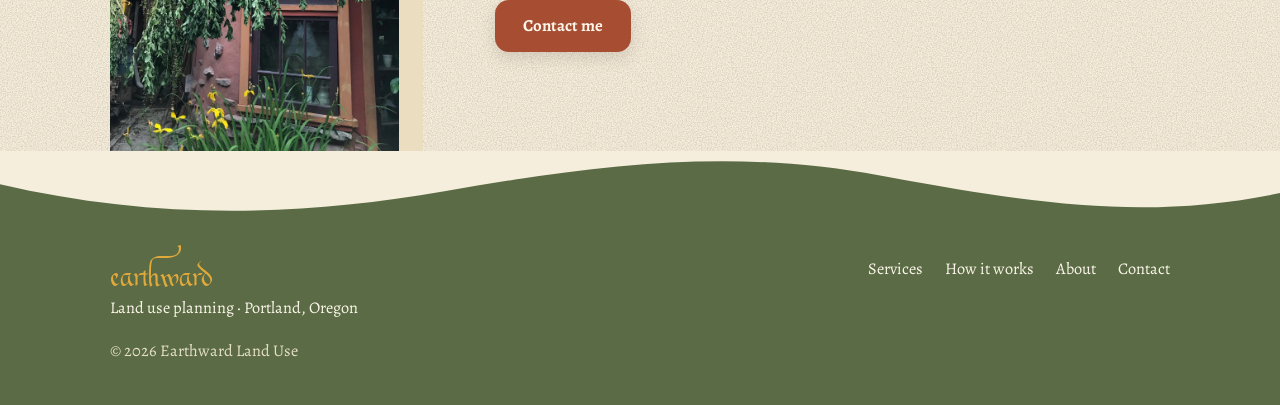
==== commit 03e64be8: "Update about.html" ====
--- a/about.html
+++ b/about.html
@@ -27,7 +27,8 @@
     <p>I left conventional planning practice to start a niche firm for landowners interested in sustainable architecture and permaculture design, including cob and straw bale construction, alternative ways of living, intentional communities, and placemaking. Earthward is a bridge between your climate and personal resilience goals and the thorny red tape of the land use approval process.</p>
   </div>
 </section>
-
+ 
+<br>
 <section class="wrap pad">
   <div class="steps">
     <div class="step">
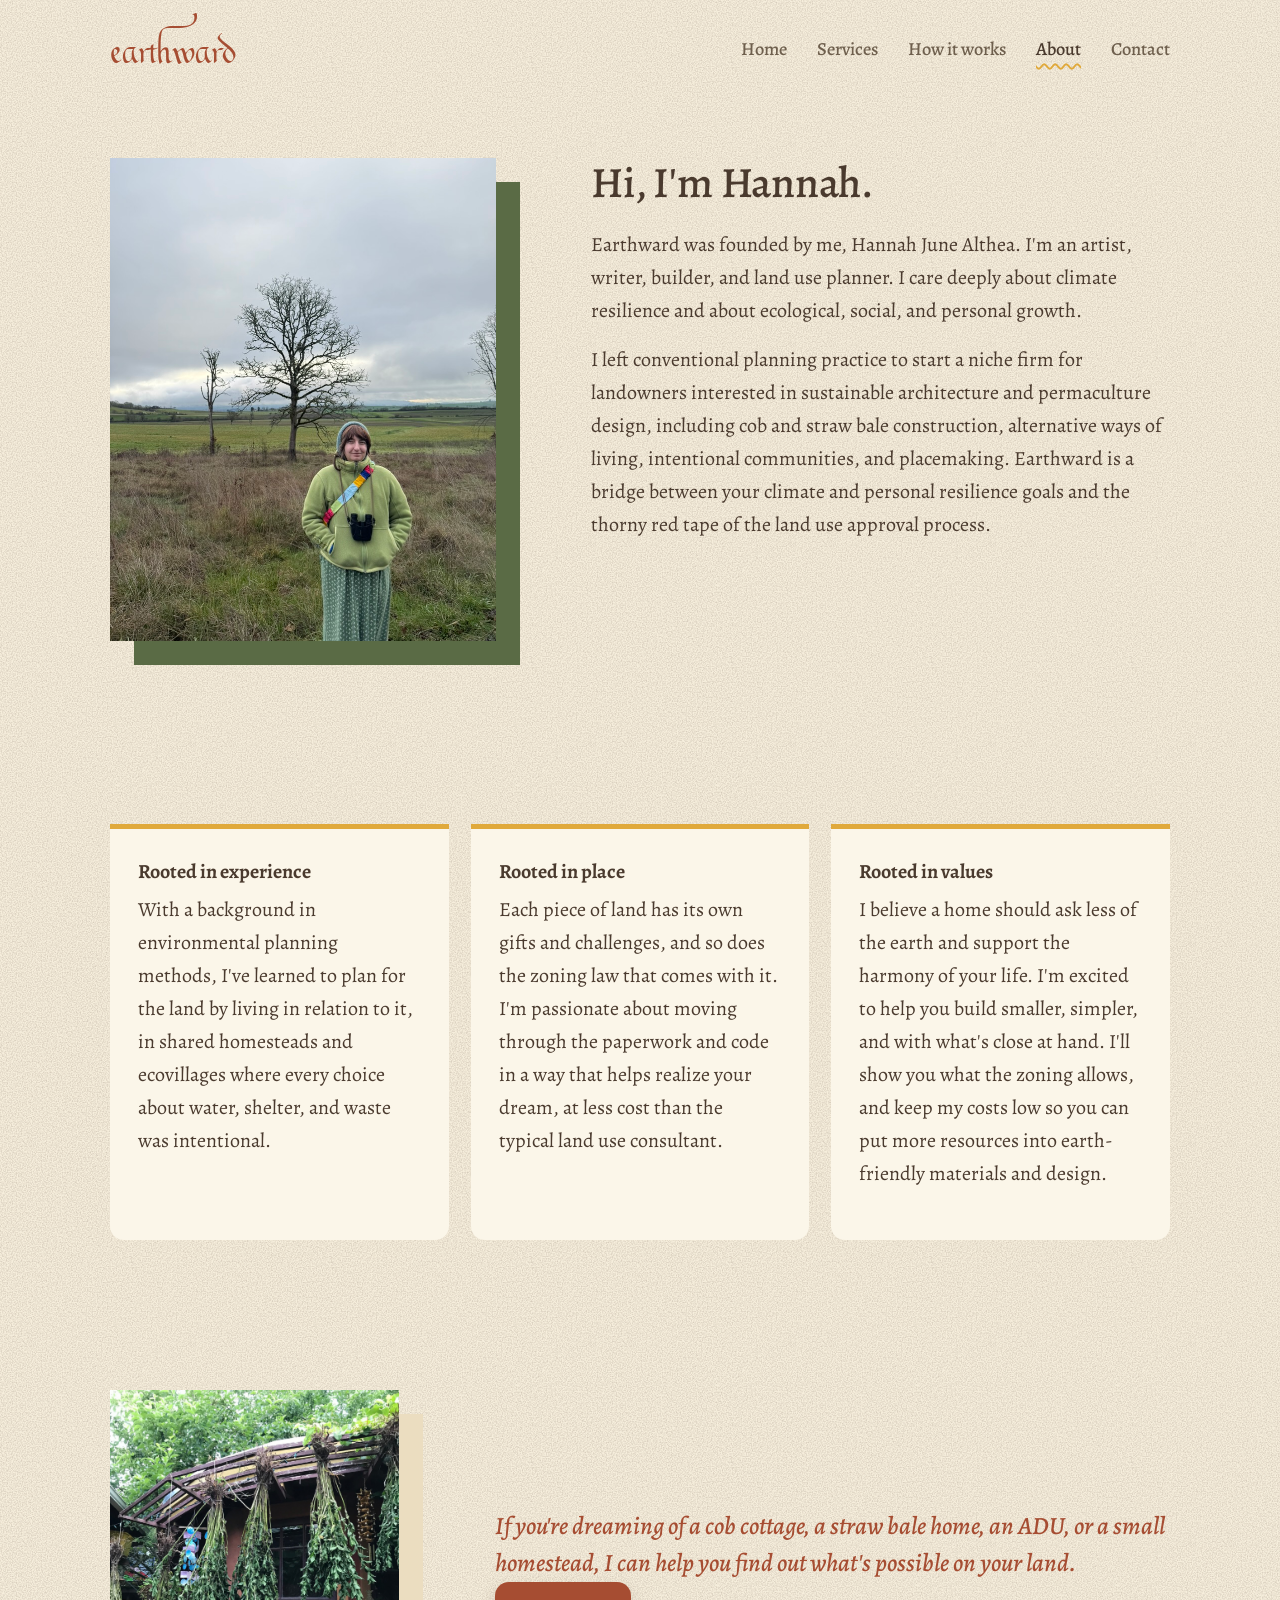
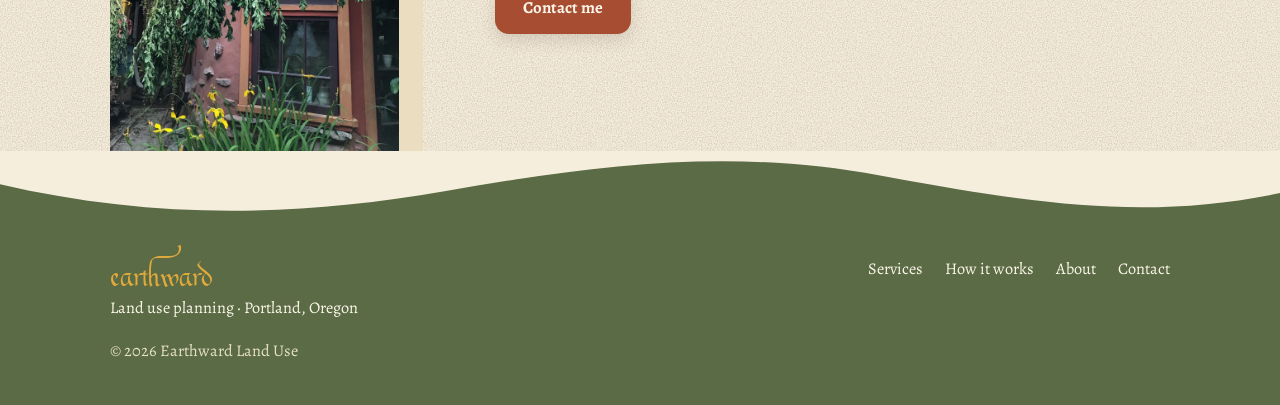
==== commit 1e3589b1: "Update about.html" ====
--- a/about.html
+++ b/about.html
@@ -49,7 +49,7 @@
 <section class="wrap about-quote">
   <figure class="photo frame clay"><img src="herbs-drying.jpg" alt="Bundles of mint hanging to dry in front of a plastered building with a green roof"></figure>
   <div>
-    <p class="script">If you're dreaming of a cob cottage, a straw bale home, an ADU, or a small homestead, I can help you find out what's possible on your land, and how to get there without losing money or heart along the way.</p>
+    <p class="script">If you're dreaming of a cob cottage, a straw bale home, an ADU, or a small homestead, I can help you find out what's possible on your land. </p>
     <a href="contact.html" class="btn">Contact me</a>
   </div>
 </section>
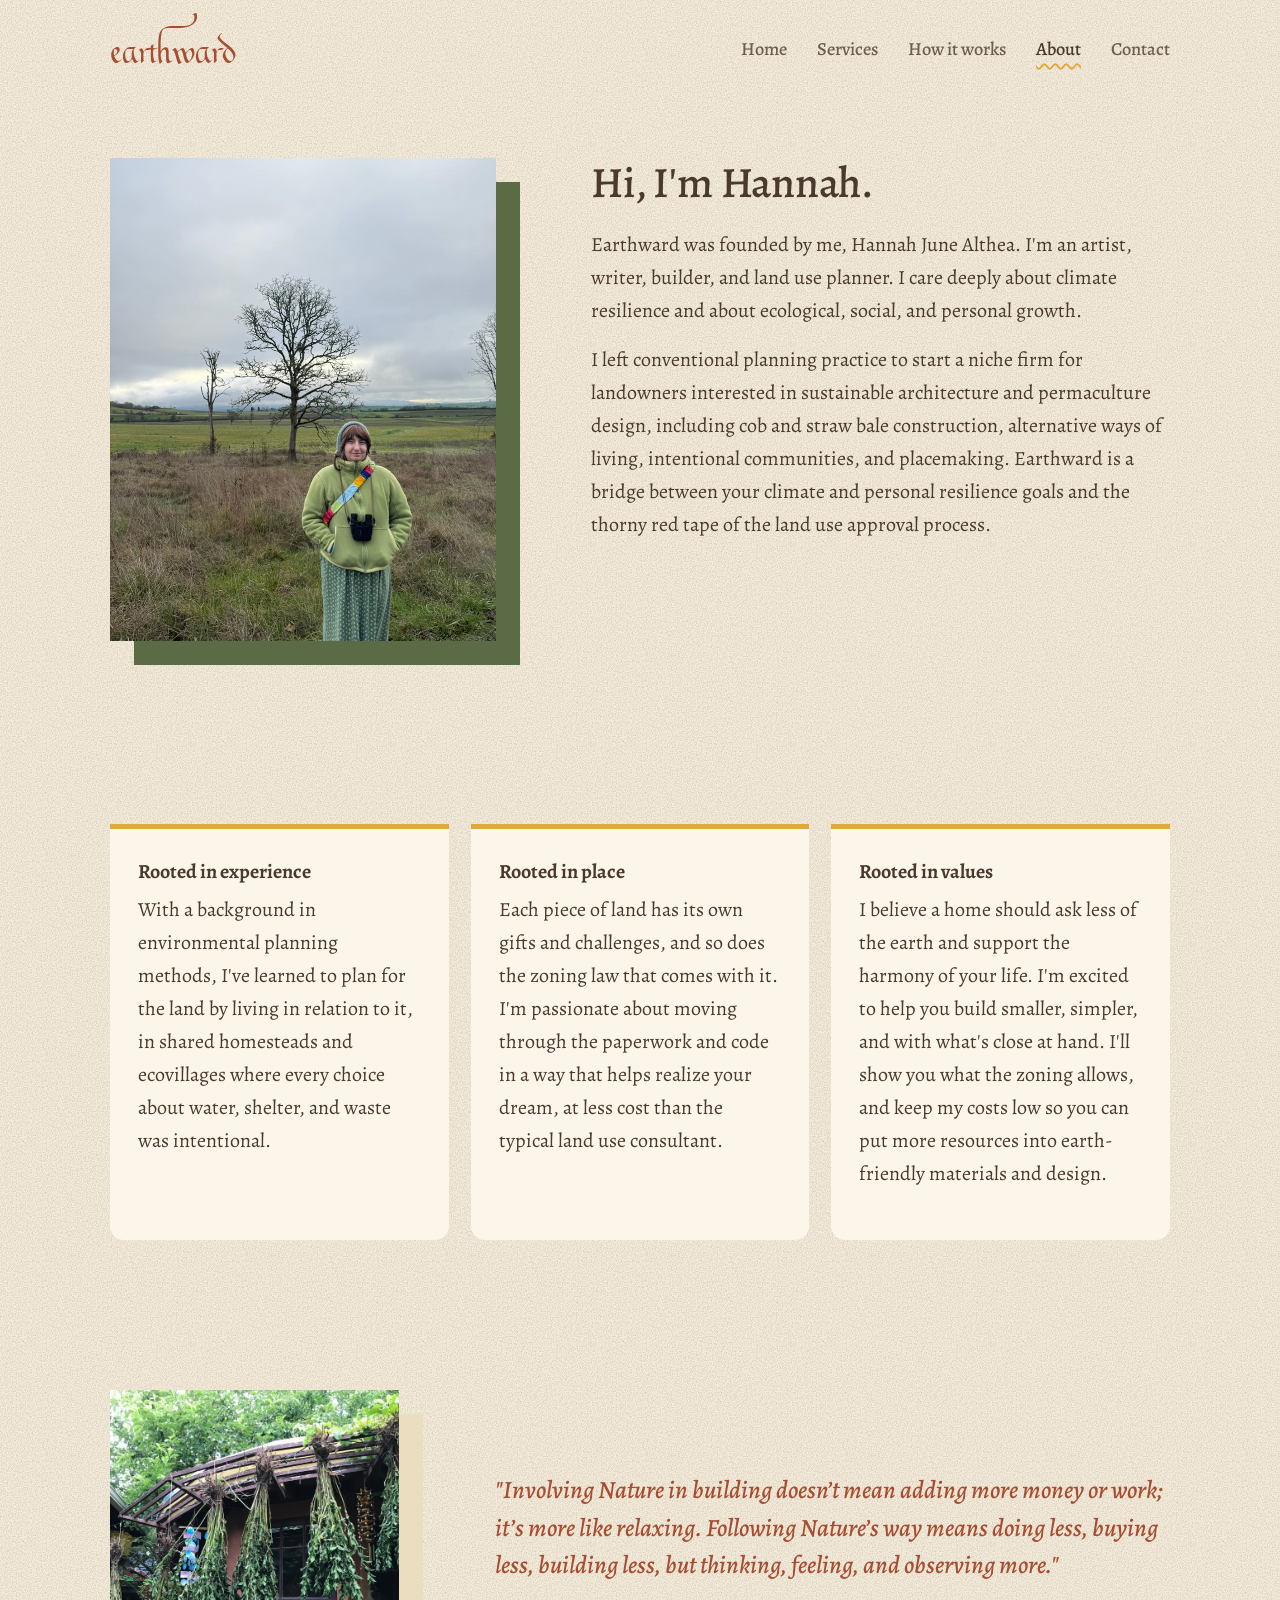
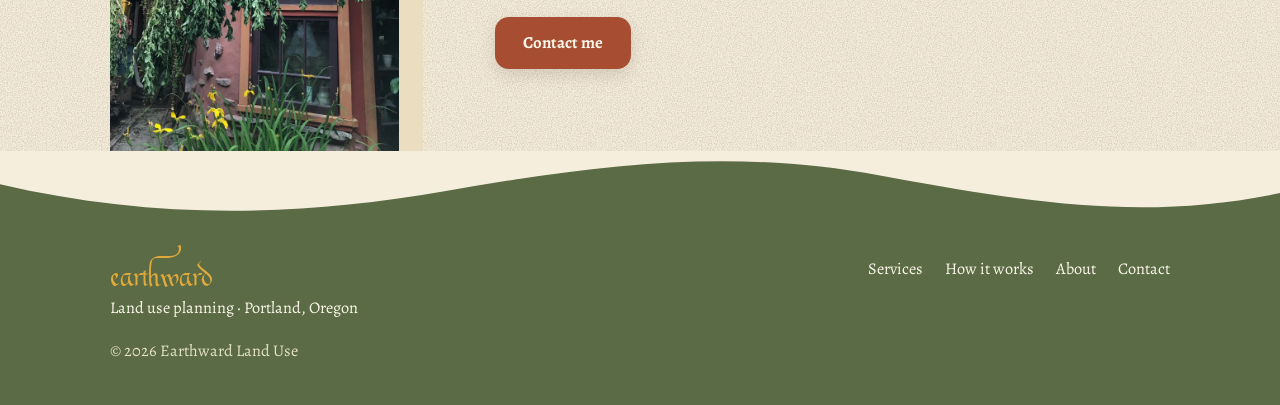
==== commit c0718aca: "Update about.html" ====
--- a/about.html
+++ b/about.html
@@ -49,8 +49,8 @@
 <section class="wrap about-quote">
   <figure class="photo frame clay"><img src="herbs-drying.jpg" alt="Bundles of mint hanging to dry in front of a plastered building with a green roof"></figure>
   <div>
-    <p class="script">If you're dreaming of a cob cottage, a straw bale home, an ADU, or a small homestead, I can help you find out what's possible on your land. </p>
-    <a href="contact.html" class="btn">Contact me</a>
+    <p class="script"> "Involving Nature in building doesn’t mean adding more money or work; it’s more like relaxing. Following Nature’s way means doing less, buying less, building less, but thinking, feeling, and observing more."</p>
+   <br> <a href="contact.html" class="btn">Contact me</a></br>
   </div>
 </section>
 </main>
--- a/style.css
+++ b/style.css
@@ -162,3 +162,23 @@
   .steps.two{grid-template-columns:1fr}
   .rates{padding:26px 24px}
 }
+.contact-grid ul {
+  list-style: none;
+  margin: 8px 0 22px 0;
+  padding: 0;
+}
+
+.contact-grid li {
+  position: relative;
+  padding-left: 30px;
+  margin-bottom: 8px;
+}
+
+.contact-grid li::before {
+  content: "↝";
+  position: absolute;
+  left: 0;
+  color: var(--a1);
+  font-size: 1.3rem;
+  line-height: 1.5;
+}
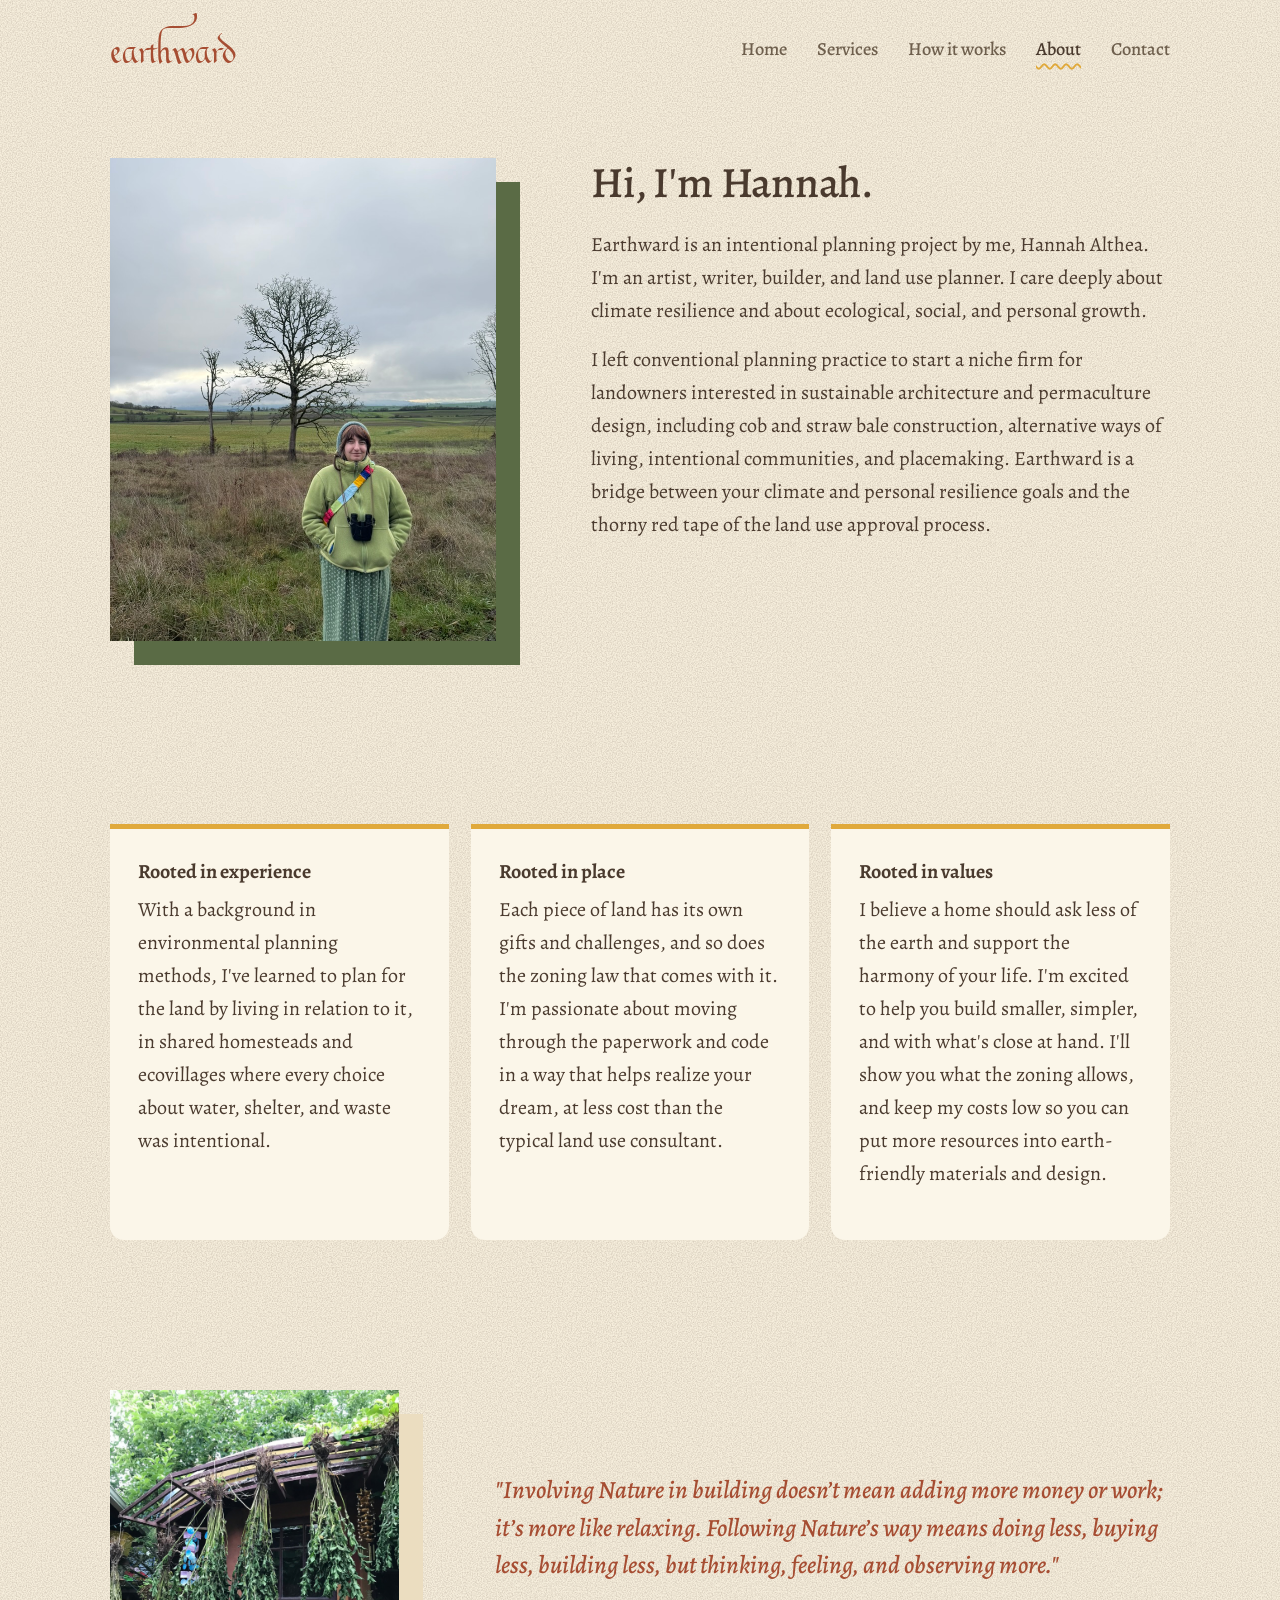
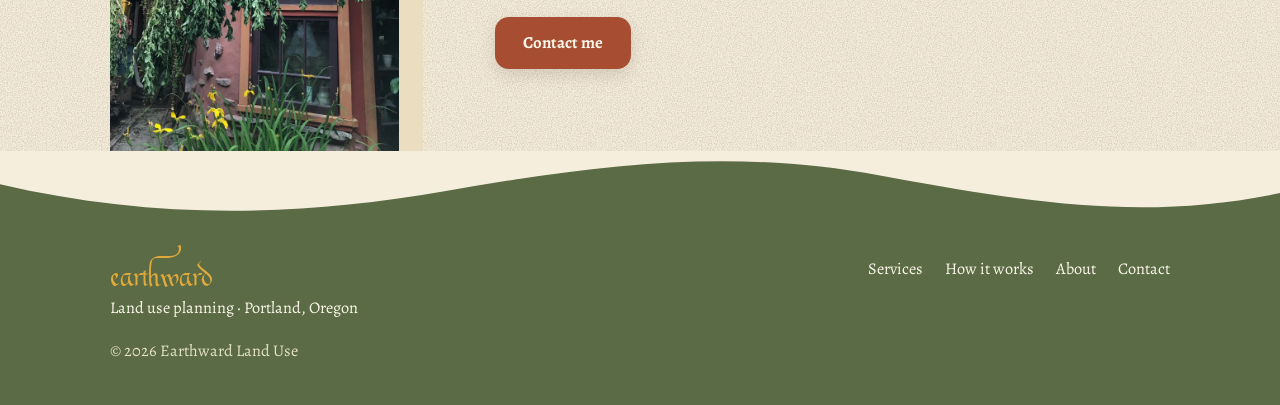
==== commit ce2e4f68: "Update about.html" ====
--- a/about.html
+++ b/about.html
@@ -23,7 +23,7 @@
   <figure class="photo frame sage"><img src="hannah.jpeg" alt="Hannah June Althea" style="object-position:42% 37%"></figure>
   <div>
     <h1>Hi, I'm Hannah.</h1>
-    <p>Earthward was founded by me, Hannah June Althea. I'm an artist, writer, builder, and land use planner. I care deeply about climate resilience and about ecological, social, and personal growth.</p>
+    <p>Earthward is an intentional planning project by me, Hannah Althea. I'm an artist, writer, builder, and land use planner. I care deeply about climate resilience and about ecological, social, and personal growth.</p>
     <p>I left conventional planning practice to start a niche firm for landowners interested in sustainable architecture and permaculture design, including cob and straw bale construction, alternative ways of living, intentional communities, and placemaking. Earthward is a bridge between your climate and personal resilience goals and the thorny red tape of the land use approval process.</p>
   </div>
 </section>
